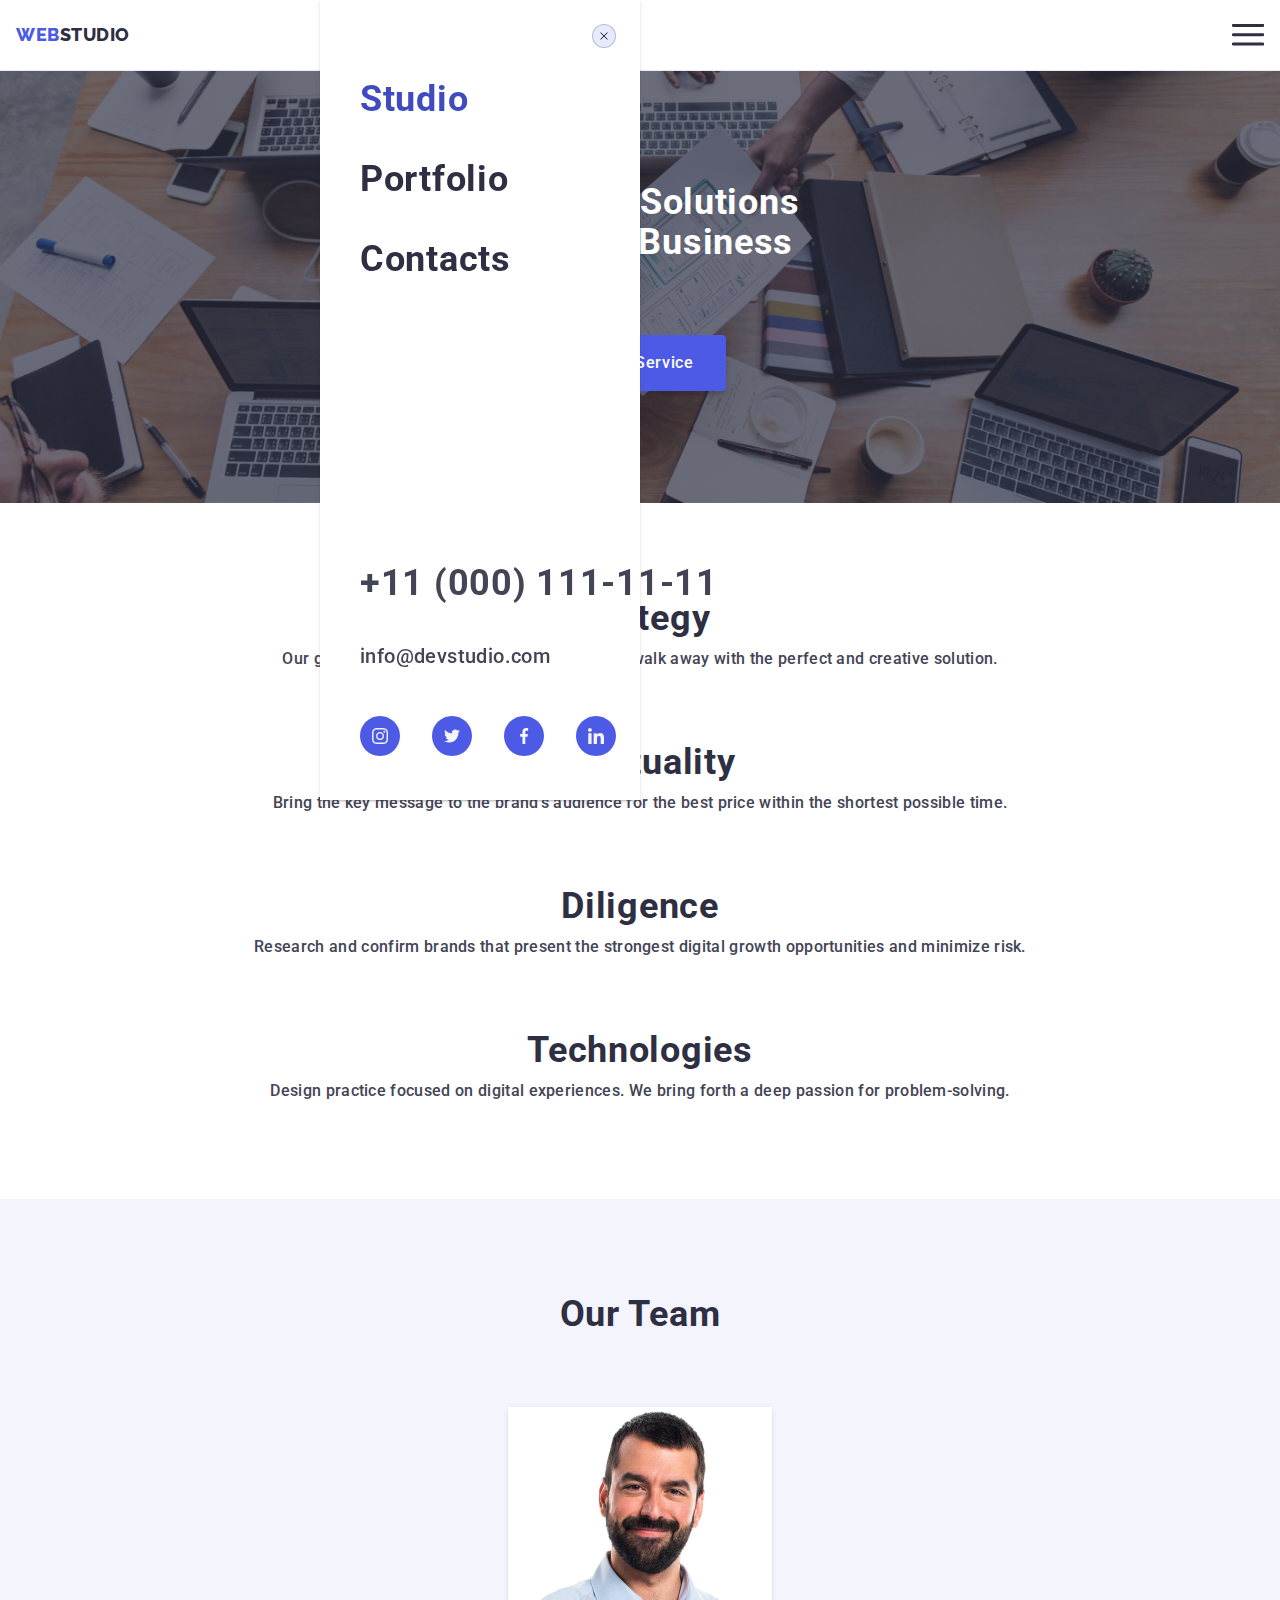
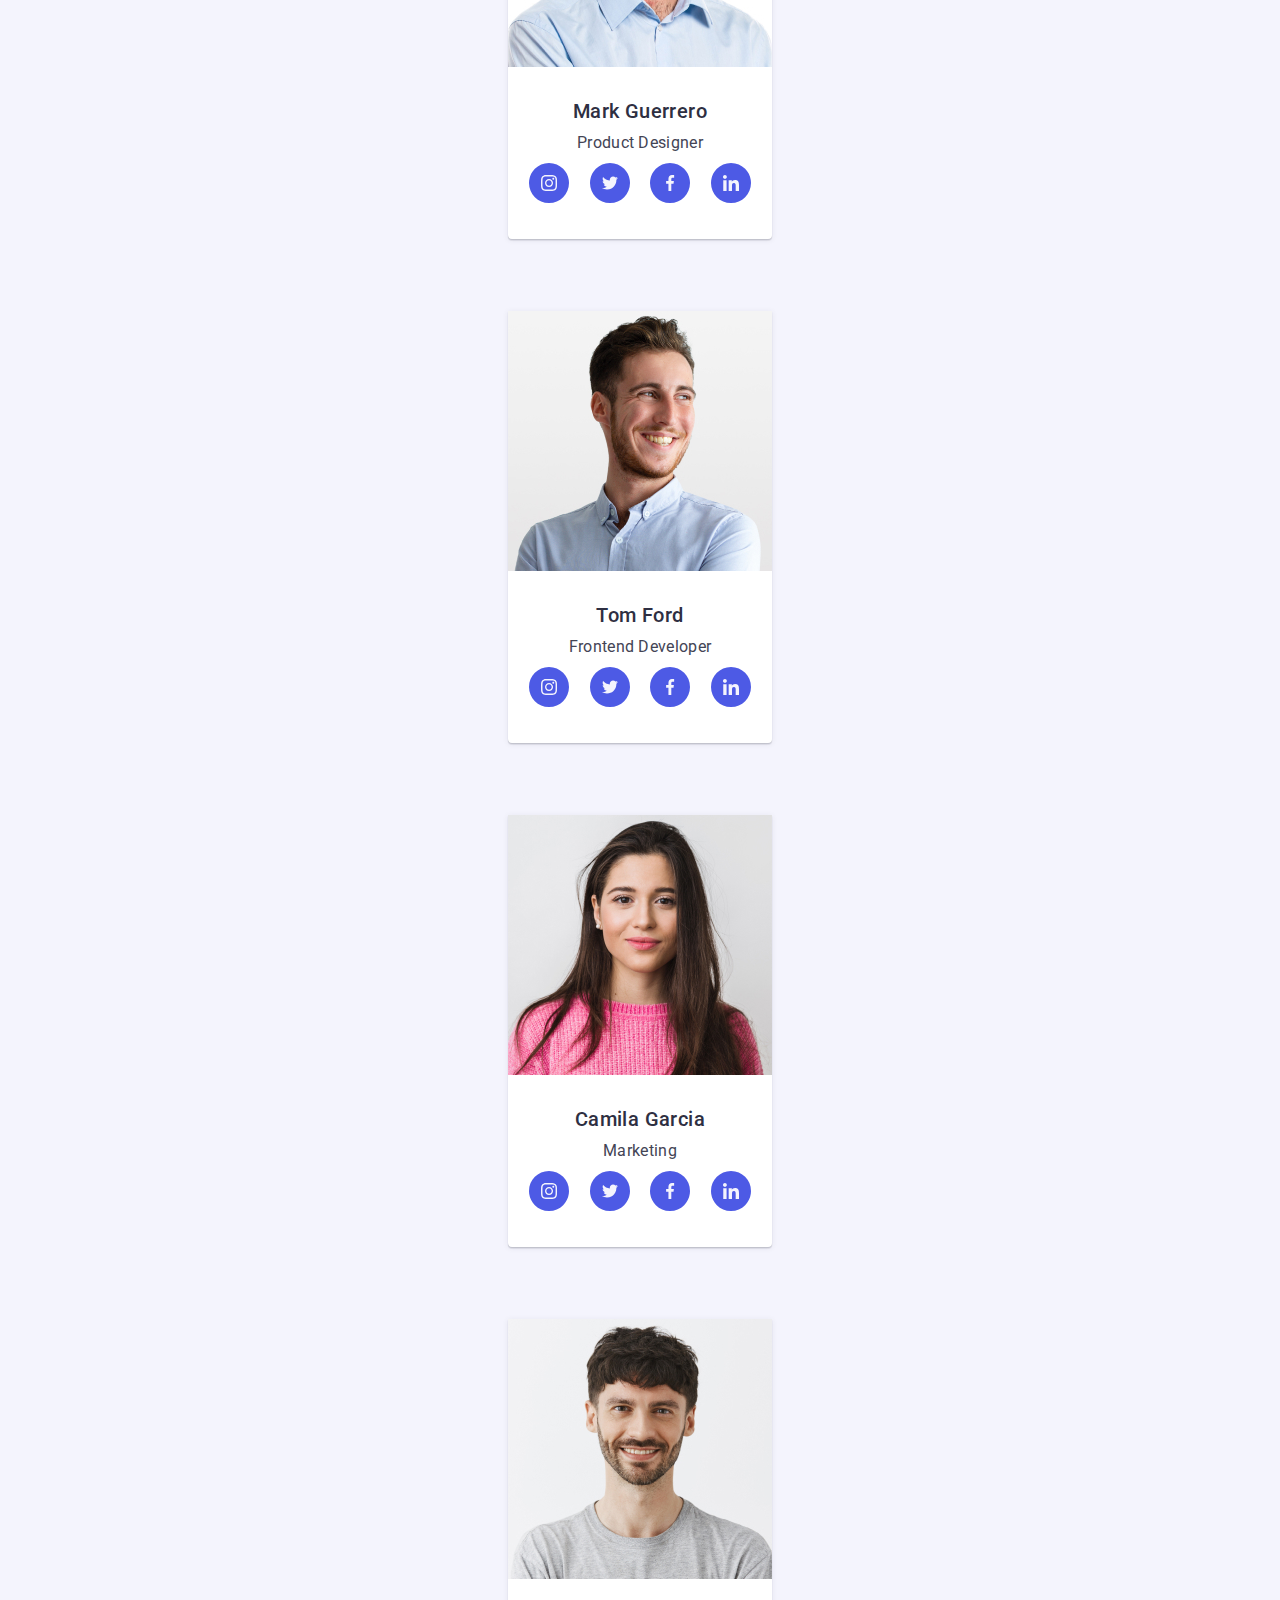
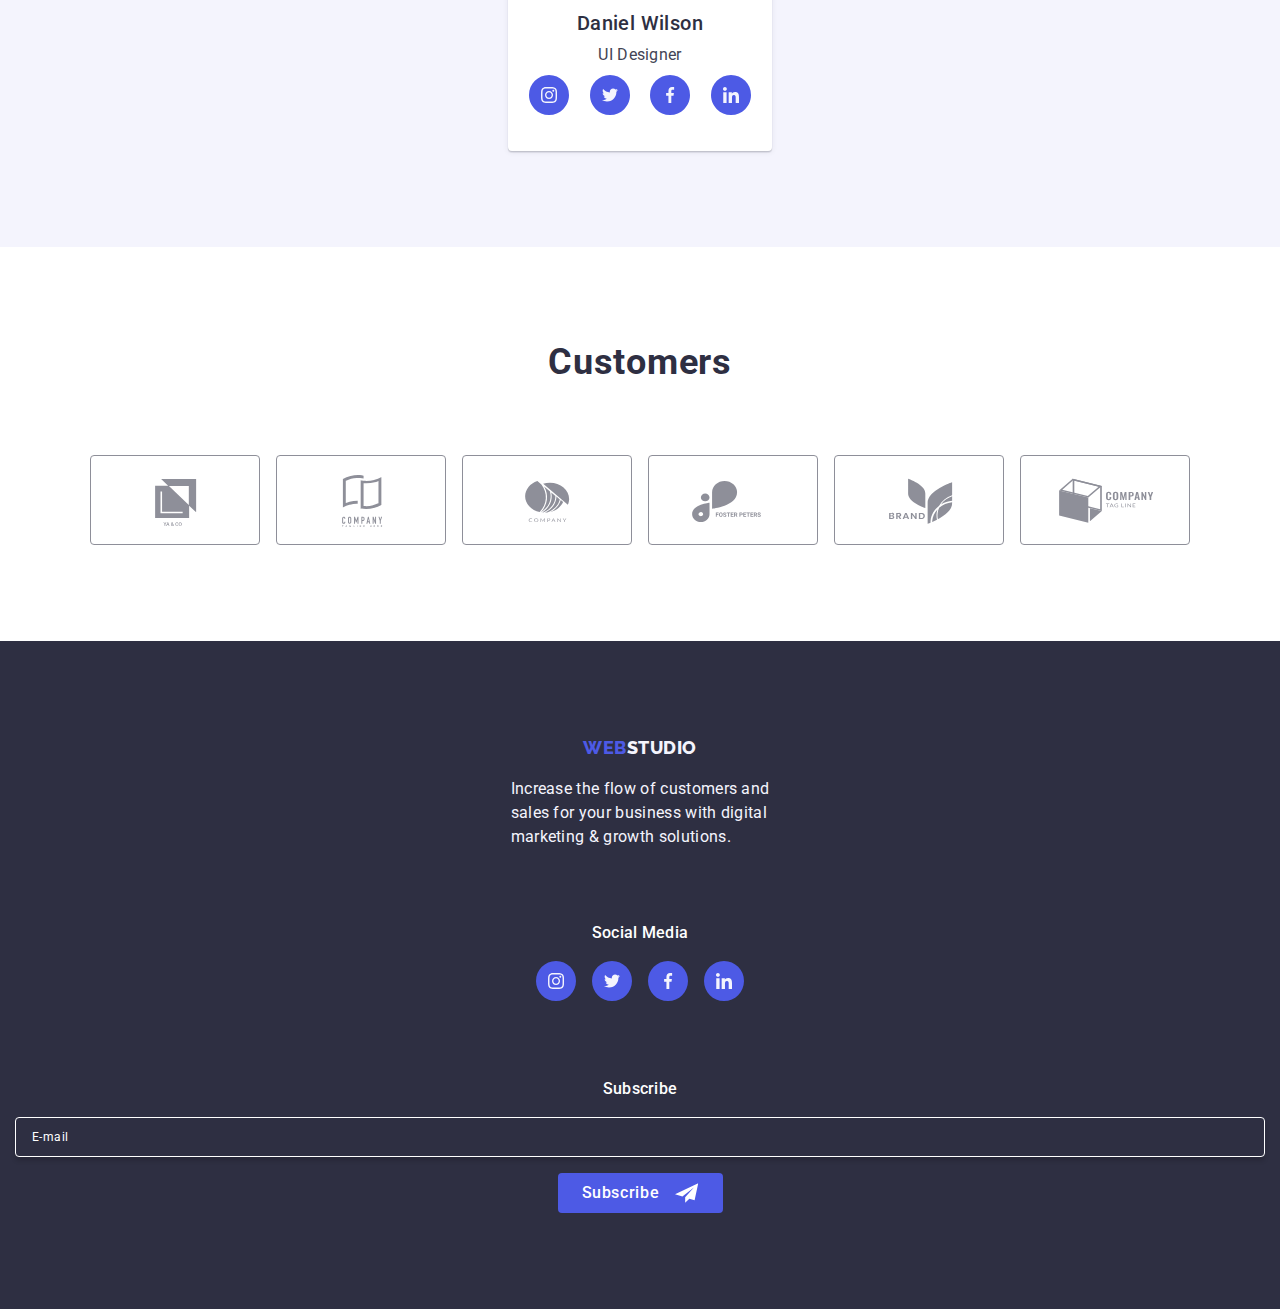
==== index.html @ 7baba0bf "for checking and evaluation" ====
<!doctype html>
<html lang="en">
  <head>
    <meta charset="utf-8">
    <meta name="viewport" content="width=device-width, initial-scale=1.0, maximum-scale=1.0, user-scalable=no">
    <link rel="preconnect" href="https://fonts.googleapis.com">
    <link rel="preconnect" href="https://fonts.gstatic.com" crossorigin>
    <link
      href="https://fonts.googleapis.com/css2?family=Raleway:wght@800&family=Roboto:wght@400;500;700;900&display=swap"
      rel="stylesheet"
    >
    <link
      rel="stylesheet"
      href="node_modules/modern-normalize/modern-normalize.css"
    >
    <link rel="stylesheet" href="css/styles.css">
    <title>Studio</title>
  </head>
  <body>
    <!-- header -->
    <header class="header">
      <!-- top-line -->
      <div class="container container-header">
          <div class="header-logo-wrap">
            <a href="https://perci-aceron.github.io/goit-markup-hw-07/">
              <span class="web">WEB</span><span class="studio">STUDIO</span></a
            >
          </div>
          <button type="button" class="mobile-menu-icon js-open-menu" aria-expanded="false"
          aria-controls="mobile-menu">
          <svg class="icon-menu-mobile">
            <use href="./images/icons.svg#icon-menu"></use>
          </svg>
        </button>
      </div>
      <!-- mobile menu -->
      <div class="menu-container js-menu-container" id="mobile-menu">
        <button type="button" class="menu-toggle js-close-menu">
          <svg class="mobile-close-icon">
            <use href="./images/icons.svg#icon-close"></use>
          </svg>
        </button>
        <ul class="menu mobile-menu">
        <li class="mobile-nav">
          <a href="./index.html" class="mobile-nav-item-link active">Studio</a>
        </li>
        <li class="mobile-nav">
          <a href="./portfolio.html" class="mobile-nav-item-link">Portfolio</a>
        </li>
        <li class="mobile-nav">
          <a href="./index.html" class="mobile-nav-item-link">Contacts</a>
        </li>
        </ul>
        <address class="mobile-address">
        <div class="mobile-address-wrap">
          <a class="mobile-address-phone" href="tel:+110001111111"
            >+11 (000) 111-11-11</a
          >
        </div>
        <div>
          <a class="mobile-address-email" href="mailto:info@devstudio.com"
            >info@devstudio.com</a
          >
        </div>
        </address>
        <ul class="mobile-icon-container">
          <li class="icon-team-item"><a class="icon-team-item-link"><svg class="icon-team">
            <use href="./images/icons.svg#icon-insta"></use>
          </svg></a>
          </li>
          <li class="icon-team-item"><a class="icon-team-item-link"><svg class="icon-team">
            <use href="./images/icons.svg#icon-tweet"></use>
          </svg></a>
          </li>
          <li class="icon-team-item"><a class="icon-team-item-link"><svg class="icon-team">
            <use href="./images/icons.svg#icon-fb"></use>
          </svg></a>
          </li>
          <li class="icon-team-item"><a class="icon-team-item-link"><svg class="icon-team">
            <use href="./images/icons.svg#icon-lkdn"></use>
          </svg></a>
          </li>
        </ul>
      </div>
    </header>
    <!-- main -->
    <main>
      <!-- hero-image -->
      <section class="section section-hero">
        <div class="container container-hero">
          <h1 class="hero-title">Effective Solutions<br> for Your Business</h1>
          <button class="button-order" type="button" data-modal-open>Order Service</button>
        </div>
      </section>
      <!-- section-1 -->
      <section class="section section-advantages">
        <div class="container container-features">
          <h2 class="section-title" hidden>Features</h2>
          <ul class="features-list">
            <li class="section-features-list-item">
              <h3 class="section-feature-list-title">Strategy</h3>
              <p class="section-feature-list-detail">
                Our goal is to identify the business problem to walk away with
                the perfect and creative solution.
              </p>
            </li>
            <li class="section-features-list-item">
              <h3 class="section-feature-list-title">Punctuality</h3>
              <p class="section-feature-list-detail">
                Bring the key message to the brand's audience for the best price
                within the shortest possible time.
              </p>
            </li>
            <li class="section-features-list-item">
              <h3 class="section-feature-list-title">Diligence</h3>
              <p class="section-feature-list-detail">
                Research and confirm brands that present the strongest digital
                growth opportunities and minimize risk.
              </p>
            </li>
            <li class="section-features-list-item">
              <h3 class="section-feature-list-title">Technologies</h3>
              <p class="section-feature-list-detail">
                Design practice focused on digital experiences. We bring forth a
                deep passion for problem-solving.
              </p>
            </li>
          </ul>
        </div>
      </section>
      <!-- section-2 -->
      <section class="section section-services" hidden>
        <div class="container container-services">
          <h2 class="section-title">What Are We Doing</h2>
          <ul class="section-services-list">
            <li class="section-service-list-item">
              <img
                class="section-service-list-img"
                src="./images/studio/monitor.jpg"
                alt="computer monitor"
              >
            </li>
            <li class="section-service-list-item">
              <img
                class="section-gadgets"
                src="./images/studio/phone-ui.jpg"
                alt="phone ui"
              >
            </li>
            <li class="section-service-list-item">
              <img
                class="section-gadgets"
                src="./images/studio/mobile-phone.jpg"
                alt="mobile phone"
              >
            </li>
          </ul>
        </div>
      </section>
      <!-- section-3 -->
      <section class="section section-team">
        <div class="container container-team">
          <h2 class="section-title">Our Team</h2>
          <ul class="section-team-list">
            <li class="section-team-list-item">
              <img
                class="section-team-item-img"
                src="./images/studio/mark-guerrero-product-designer.jpg"
                alt="mark guerrero product designer"
              >
              <div class="section-team-item-details">
                <h3 class="section-team-item-name">Mark Guerrero</h3>
                <p class="section-team-item-role">Product Designer</p>
                <ul class="icon-team-container">
                  <li class="icon-team-item"><a class="icon-team-item-link"><svg class="icon-team">
                    <use href="./images/icons.svg#icon-insta"></use>
                  </svg></a>
                  </li>
                  <li class="icon-team-item"><a class="icon-team-item-link"><svg class="icon-team">
                    <use href="./images/icons.svg#icon-tweet"></use>
                  </svg></a>
                  </li>
                  <li class="icon-team-item"><a class="icon-team-item-link"><svg class="icon-team">
                    <use href="./images/icons.svg#icon-fb"></use>
                  </svg></a>
                  </li>
                  <li class="icon-team-item"><a class="icon-team-item-link"><svg class="icon-team">
                    <use href="./images/icons.svg#icon-lkdn"></use>
                  </svg></a>
                  </li>
                </ul>
              </div>
            </li>
            <li class="section-team-list-item">
              <img
                class="section-team-item-img"
                src="./images/studio/tom-ford-frontend-developer.jpg"
                alt="tom ford frontend developer"
              >
              <div class="section-team-item-details">
                <h3 class="section-team-item-name">Tom Ford</h3>
                <p class="section-team-item-role">Frontend Developer</p>
                <ul class="icon-team-container">
                  <li class="icon-team-item"><a class="icon-team-item-link"><svg class="icon-team">
                    <use href="./images/icons.svg#icon-insta"></use>
                  </svg></a>
                  </li>
                  <li class="icon-team-item"><a class="icon-team-item-link"><svg class="icon-team">
                    <use href="./images/icons.svg#icon-tweet"></use>
                  </svg></a>
                  </li>
                  <li class="icon-team-item"><a class="icon-team-item-link"><svg class="icon-team">
                    <use href="./images/icons.svg#icon-fb"></use>
                  </svg></a>
                  </li>
                  <li class="icon-team-item"><a class="icon-team-item-link"><svg class="icon-team">
                    <use href="./images/icons.svg#icon-lkdn"></use>
                  </svg></a>
                  </li>
                </ul>
              </div>
            </li>
            <li class="section-team-list-item">
              <img
                class="section-team-item-img"
                src="./images/studio/camila-garcia-marketing.jpg"
                alt="camila garcia marketing"
              >
              <div class="section-team-item-details">
                <h3 class="section-team-item-name">Camila Garcia</h3>
                <p class="section-team-item-role">Marketing</p>
                <ul class="icon-team-container">
                  <li class="icon-team-item"><a class="icon-team-item-link"><svg class="icon-team">
                    <use href="./images/icons.svg#icon-insta"></use>
                  </svg></a>
                  </li>
                  <li class="icon-team-item"><a class="icon-team-item-link"><svg class="icon-team">
                    <use href="./images/icons.svg#icon-tweet"></use>
                  </svg></a>
                  </li>
                  <li class="icon-team-item"><a class="icon-team-item-link"><svg class="icon-team">
                    <use href="./images/icons.svg#icon-fb"></use>
                  </svg></a>
                  </li>
                  <li class="icon-team-item"><a class="icon-team-item-link"><svg class="icon-team">
                    <use href="./images/icons.svg#icon-lkdn"></use>
                  </svg></a>
                  </li>
                </ul>
              </div>
            </li>
            <li class="section-team-list-item">
              <img
                class="section-team-item-img"
                src="./images/studio/daniel-wilson-ui-designer.jpg"
                alt="daniel wilson ui designer"
              >
              <div class="section-team-item-details">
                <h3 class="section-team-item-name">Daniel Wilson</h3>
                <p class="section-team-item-role">UI Designer</p>
                <ul class="icon-team-container">
                  <li class="icon-team-item"><a class="icon-team-item-link"><svg class="icon-team">
                    <use href="./images/icons.svg#icon-insta"></use>
                  </svg></a>
                  </li>
                  <li class="icon-team-item"><a class="icon-team-item-link"><svg class="icon-team">
                    <use href="./images/icons.svg#icon-tweet"></use>
                  </svg></a>
                  </li>
                  <li class="icon-team-item"><a class="icon-team-item-link"><svg class="icon-team">
                    <use href="./images/icons.svg#icon-fb"></use>
                  </svg></a>
                  </li>
                  <li class="icon-team-item"><a class="icon-team-item-link"><svg class="icon-team">
                    <use href="./images/icons.svg#icon-lkdn"></use>
                  </svg></a>
                  </li>
                </ul>
              </div>
            </li>
          </ul>
        </div>
      </section>
      <!-- section 4 -->
      <section class="section section-clients">
        <div class="container container-clients">
          <h2 class="section-title">Customers</h2>
          <ul class="icon-clients-container">
            <li class="icon-clients-item">
              <a class="icon-clients-item-link"><svg class="icon-clients">
                <use href="./images/icons.svg#clients-one"></use>
              </svg></a>
            </li>
            <li class="icon-clients-item">
              <a class="icon-clients-item-link"><svg class="icon-clients">
                <use href="./images/icons.svg#clients-two"></use>
              </svg></a>
            </li>
            <li class="icon-clients-item">
              <a class="icon-clients-item-link"><svg class="icon-clients">
                <use href="./images/icons.svg#clients-three"></use>
              </svg></a>
            </li>
            <li class="icon-clients-item">
              <a class="icon-clients-item-link"><svg class="icon-clients">
                <use href="./images/icons.svg#clients-four"></use>
              </svg></a>
            </li>
            <li class="icon-clients-item">
              <a class="icon-clients-item-link"><svg class="icon-clients">
                <use href="./images/icons.svg#clients-five"></use>
              </svg></a>
            </li>
            <li class="icon-clients-item">
              <a class="icon-clients-item-link"><svg class="icon-clients">
                <use href="./images/icons.svg#clients-six"></use>
              </svg></a>
            </li>
          </ul>
        </div>
      </section>
    </main>
    <!-- footer -->
    <footer class="footer">
        <div class="container container-footer">
          <div class="footer-logo-container">
            <div class="footer-logo-wrap">
              <a href="https://perci-aceron.github.io/goit-markup-hw-07/">
                <span class="web">WEB</span
                ><span class="white-studio">STUDIO</span></a
              >
            </div>
            <p class="footer-text">
              Increase the flow of customers and<br>
              sales for your business with digital<br>
              marketing & growth solutions.
            </p>
          </div>
          <div class="footer-social-media">
            <p class="social-media-text">Social Media</p>
            <ul class="icon-footer-container">
              <li class="icon-footer-item"><a class="icon-footer-item-link"><svg class="icon-footer">
                <use href="./images/icons.svg#icon-insta"></use>
              </svg></a>
              </li>
              <li class="icon-footer-item"><a class="icon-footer-item-link"><svg class="icon-footer">
                <use href="./images/icons.svg#icon-tweet"></use>
              </svg></a>
              </li>
              <li class="icon-footer-item"><a class="icon-footer-item-link"><svg class="icon-footer">
                <use href="./images/icons.svg#icon-fb"></use>
              </svg></a>
              </li>
              <li class="icon-footer-item"><a class="icon-footer-item-link"><svg class="icon-footer">
                <use href="./images/icons.svg#icon-lkdn"></use>
              </svg></a>
              </li>
            </ul>
          </div>
          <!-- subscribe button -->
          <div class="footer-subscribe">
            <p class="subscribe-text">Subscribe</p>
            <form class="subscription-form">
              <label class="footer-form-field">
                <input class="footer-form-input" type="email" name="user-email" placeholder="E-mail" required>
              </label>
              <button class="button button-subscribe" type="submit">Subscribe<svg class="subscribe-icon">
                <use href="./images/icons.svg#icon-subscribe"></use>
              </svg></button>
          </form>
          </div>
        </div>
    </footer>
    <!-- modal -->
    <div class="backdrop is-hidden" data-modal>
      <div class="modal">
        <button type="button" class="modal-close" data-modal-close>
          <svg class="modal-close-icon">
            <use href="./images/icons.svg#icon-close"></use>
          </svg>
        </button>
        <p class="modal-title">Leave your contacts and we will call you back</p>
        <form name="modal-form">
          <div class="modal-form-container">
          <!-- name -->
          <label class="form-field">
            <span class="form-label">Name</span>
            <div class="form-container">
            <input class="form-input" type="text" name="user-name" required>
            <svg class="form-icon">
              <use href="./images/icons.svg#icon-name"></use>
            </svg>
            </div>
          </label>
          <!-- phone -->
          <label class="form-field">
            <span class="form-label">Phone</span>
            <div class="form-container">
            <input class="form-input" type="tel" name="user-phone" required>
            <svg class="form-icon">
              <use href="./images/icons.svg#icon-phone"></use>
            </svg>
            </div> 
          </label>
          <!-- email -->
          <label class="form-field">
            <span class="form-label">Email</span>
            <div class="form-container">
            <input class="form-input" type="email" name="user-email" required>
            <svg class="form-icon">
              <use href="./images/icons.svg#icon-email"></use>
            </svg>
            </div>
          </label>
          <!--  comment -->
          <label class="form-field">
            <span class="form-label">Comment</span>
            <textarea
              class="form-textarea" name="user-feedback" placeholder="Text input">
            </textarea>
          </label>
        </div>
          <!-- terms and policy -->
          <label class="form-agreement">
            <input class="form-checkbox" type="checkbox" name="user-terms" />
            <svg class="modal-checkbox-icon">
              <use href="./images/icons.svg#icon-checkbox"></use>
            </svg>
            <span
              >I accept the terms and conditions of the
              <a class="form-terms">Privacy Policy</a></span
            >
          </label>
          <!-- form button -->
          <button class="button button-send" type="submit">Send</button>
        </form>
      </div>
    </div>
    <script src="./js/modal.js"></script>
    <script src="./js/mobile-menu.js" defer></script>
  </body>
</html>
---- css/styles.css ----
:root {
  --iris: #4d5ae5;
  --ocean: #404bbf;
  --navyblue: #2e2f42;
  --green: #31d0aa;
  --slate: #434455;
  --light-slate: #8e8f99;
  --cornflower: #e7e9fc;
  --cloud: #f4f4fd;
  --navy-blue-modal: #2e2f4266;
  --grey: #2e2f42b2;
  --white: #fff;
  --dairy: #fcfcfc;
}
*,
*::before,
*::after {
  box-sizing: border-box;
  padding: 0;
  margin: 0;
}
body {
  box-sizing: inherit;
  font-family: 'Roboto', sans-serif;
  background: var(--white);
  margin: 0 auto;
  overflow-x: hidden;
}
a {
  text-decoration: none;
  font-style: normal;
}
li {
  list-style: none;
}
button, input, textarea {
  font-family: inherit;
}
img {
  display: block;
  width: 100%;
  height: auto;
  max-width: 100%;
  max-inline-size: 100%;
  max-block-size: 100%;
}
.section {
  padding: 96px 0;
}
.container {
  margin: 0 auto;
}
.section-title {
  text-align: center;
  font-size: 36px;
  line-height: 111.111%;
  letter-spacing: 0.72px;
  text-transform: capitalize;
  color: var(--navyblue);
}
/* logo */
header {
  padding: 24px 0;
  border-bottom: 1px solid var(--cornflower);
}
.container-header {
  display: flex;
  justify-content: space-between;
  align-items: center;
  padding: 0 16px;
}
.header-logo-wrap {
  display: flex;
  align-items: center;
  font-family: 'Raleway', sans-serif;
  font-size: 18px;
  font-weight: 800;
  line-height: 116.667%;
  letter-spacing: 0.54px;
  text-transform: uppercase;
}
.web {
  font-size: 18px;
  font-weight: 800;
  line-height: 116.667%;
  letter-spacing: 0.54px;
  text-transform: uppercase;
  color: var(--iris);
}
.web:active {
  color: var(--ocean);
}
.studio {
  font-family: 'Raleway', sans-serif;
  font-size: 18px;
  font-weight: 800;
  line-height: 116.667%;
  letter-spacing: 0.54px;
  text-transform: uppercase;
  color: var(--navyblue);
}
.white-studio {
  color: var(--cloud);
}
/* top line */
.mobile-menu-icon {
  display: block;
  border: none;
  width: 32px;
  height: 22px;
  color: var(--navyblue);
  background-color: var(--white);
  cursor: pointer;
}
.icon-menu-mobile {
  width: 32px;
  height: 22px;
  stroke: currentColor;
}
.address {
  display: flex;
  justify-content: space-between;
  gap: 40px;
}
.address-link {
  font-style: normal;
  font-size: 16px;
  line-height: 150%;
  letter-spacing: 0.32px;
  color: var(--slate);
  transition: color 250ms cubic-bezier(0.4, 0, 0.2, 1);
}
.address :hover,
.address :focus {
  color: var(--iris);
}
.address :active {
  color: var(--ocean);
}
.mobile-menu-icon {
  display: block;
}
.menu-container {
  z-index: 1;
  position: fixed;
  display: flex;
  flex-direction: column;
  top: 0;
  left: 0;
  width: 320px;
  padding: 24px 24px 40px 40px;
  background: var(--white);
    box-shadow: 0px 1px 6px 0px rgba(46, 47, 66, 0.08), 0px 1px 1px 0px rgba(46, 47, 66, 0.16), 0px 2px 1px 0px rgba(46, 47, 66, 0.08);
  transform: translateX(100%);
  transition: transform 250ms cubic-bezier(0.4, 0, 0.2, 1);
}
.menu-container.is-open {
  transform: translateX(0);
}
.mobile-menu {
  display: flex;
  flex-direction: column;
  gap: 40px;
  padding: 32px 0 284px;
}
.mobile-nav-item-link {
  font-size: 36px;
  font-weight: 700;
  line-height: 111.111%;
  letter-spacing: 0.72px;
  color: var(--navyblue);
  cursor: pointer;
  transition: color 250ms cubic-bezier(0.4, 0, 0.2, 1);
}
.mobile-nav-item-link.active {
  color: var(--ocean);
}
.mobile-nav-item-link:hover,
.mobile-nav-item-link:focus {
  color: var(--iris);
}
.mobile-nav-item-link:active{
  color: var(--ocean);
}
.mobile-address {
  display: flex;
  flex-direction: column;
  justify-content: center;
  gap: 40px;
  padding-bottom: 48px;
}
.mobile-address-phone{
  font-size: 36px;
  font-weight: 700;
  line-height: 111.111%;
  letter-spacing: 0.72px;
  color: var(--slate);
  text-wrap: nowrap;
  cursor: pointer;
  transition: color 250ms cubic-bezier(0.4, 0, 0.2, 1);
}
.mobile-address-phone:hover,
.mobile-address-phone:focus {
  color: var(--iris);
}
.mobile-address-phone:active{
  color: var(--ocean);
}
.mobile-address-email {
  font-size: 20px;
  font-weight: 500;
  line-height: 120%;
  letter-spacing: 0.4px;
  color: var(--slate);
  cursor: pointer;
  transition: color 250ms cubic-bezier(0.4, 0, 0.2, 1);
}
.mobile-address-email:hover,
.mobile-address-email:focus {
  color: var(--iris);
}
.mobile-address-email:active{
  color: var(--ocean);
}
.mobile-icon-container {
  display: flex;
  justify-content: space-between;
  /* gap: 56px; */
  cursor: pointer;
  transition: color 250ms cubic-bezier(0.4, 0, 0.2, 1);
}
.menu-toggle:hover,
.menu-toggle:focus {
  background-color: var(--ocean);
  border-color: var(--ocean);
  color: var(--cloud);
}
/* hero image */
.section-hero {
  padding: 112px 0;
  background: linear-gradient(rgb(46, 47, 66, 0.7), rgb(46, 47, 66, 0.7)),
    url("../images/people-office.jpg");
  background-position: center center;
  background-size: cover;
  background-repeat: no-repeat;
}
.container-hero {
  display: flex;
  flex-direction: column;
  align-items: center;
  gap: 72px;
}
.hero-title {
  text-align: center;
  font-size: 36px;
  line-height: 111.111%;
  letter-spacing: 0.72px;
  color: var(--white);
  text-transform: capitalize;
}
.button-order {
  display: flex;
  align-items: center;
  justify-content: center;
  padding: 16px 32px;
  text-align: center;
  font-size: 16px;
  font-weight: 500;
  line-height: 150%;
  letter-spacing: 0.64px;
  color: var(--white);
  white-space: nowrap;
  border-radius: 4px;
  background: var(--iris);
  box-shadow: 0px 4px 4px 0px rgba(0, 0, 0, 0.15);
  border: unset;
  cursor: pointer;
  transition: color 250ms cubic-bezier(0.4, 0, 0.2, 1);
}
.button-order:hover,
.button-order:focus {
  background-color: var(--ocean);
}
.button-order:active {
  background-color: var(--ocean);
}
/* index section 1 features */
.features-list {
  display: flex;
  flex-direction: column;
  gap: 72px;
}
.section-features-list-item {
  display: flex;
  flex-direction: column;
  align-items: center;
  gap: 8px;
}
.section-feature-list-title {
  font-size: 36px;
  font-weight: 700;
  line-height: 111.111%;
  letter-spacing: 0.72px;
  color: var(--navyblue);
}
.section-feature-list-detail {
  font-weight: 500;
  line-height: 150%;
  letter-spacing: 0.32px;
  color: var(--slate);
}
.icon-features {
  width: 264px;
  height: 112px;
}
/* index section 3 team */
.section-team {
  padding: 96px 0;
}
.container-team {
  display: flex;
  flex-direction: column;
  align-items: center;
  gap: 72px;
}
.section-team {
  background: var(--cloud);
}
.section-team-list {
  display: flex;
  flex-direction: column;
  justify-content: center;
  row-gap: 72px;
}
.section-team-list-item {
  border-radius: 0px 0px 4px 4px;
  background: var(--white);
  box-shadow: 0px 2px 1px 0px rgba(46, 47, 66, 0.08),
    0px 1px 1px 0px rgba(46, 47, 66, 0.16),
    0px 1px 6px 0px rgba(46, 47, 66, 0.08);
}
.section-team-item-img {
  width: 264px;
  height: 260px;
}
.section-team-item-details {
  display: flex;
  flex-direction: column;
  text-align: center;
  gap: 8px;
  padding: 32px 0;
}
.section-team-item-name {
  font-size: 20px;
  font-weight: 500;
  line-height: 120%;
  letter-spacing: 0.4px;
  color: var(--navyblue);
}
.section-team-item-role {
  line-height: 150%;
  letter-spacing: 0.32px;
  color: var(--slate);
}
.icon-team-container {
  display: flex;
  justify-content: space-evenly;
  row-gap: 24px;
}
.icon-team-item-link {
  color: var(--iris);
}
.icon-team {
  width: 40px;
  height: 40px;
  fill: currentColor;
  transition: color 250ms cubic-bezier(0.4, 0, 0.2, 1);
}
.icon-team-item-link:hover,
.icon-team-item-link:focus {
  cursor: pointer;
  color: var(--ocean);
}
.icon-team-item-link:active {
  color: var(--ocean);
}
/* index section 4 clients */
.section-advantages {
  padding: 96px 16px;
}
.container-clients {
  display: flex;
  flex-direction: column;
  align-items: center;
  gap: 72px;
}
.icon-clients-container {
  display: flex;
  flex-direction: row;
  justify-content: center;
  flex-wrap: wrap;
  column-gap: 16px;
  row-gap: 72px;
}
.icon-clients-item {
  border-radius: 4px;
  border: 1px solid var(--light-slate);
}
.icon-clients-item-link {
  color: var(--light-slate);
}
.icon-clients {
  display: block;
  width: 168px;
  height: 88px;
  fill: currentColor;
  transition: color 250ms cubic-bezier(0.4, 0, 0.2, 1);
}
.icon-clients-item:hover,
.icon-clients-item:focus  {
  border-color: var(--ocean);
}
.icon-clients-item:active {
  border-color: var(--ocean);
}
.icon-clients-item-link:hover,
.icon-clients-item-link:focus{
  cursor: pointer;
  color: var(--ocean);
}
.icon-clients-item-link:active {
  color: var(--ocean);
}
/* footer logo*/
.footer {
  background: var(--navyblue);
  padding: 96px 0;
}
.container-footer {
  display: flex;
  flex-direction: column;
}
.footer-logo-container {
  display: flex;
  flex-direction: column;
  align-items: center;
  gap: 17.5px;
  padding-top: 1.5px;
}
.footer-logo-wrap {
  font-family: 'Raleway', sans-serif;
  font-size: 18px;
  font-weight: 800;
  line-height: 116.667%;
  letter-spacing: 0.54px;
  text-transform: uppercase;
}
.footer-text {
  font-size: 16px;
  font-weight: 400;
  line-height: 150%;
  letter-spacing: 0.32px;
  color: var(--cloud);
}
/* footer social media */
.footer-social-media {
  display: flex;
  flex-direction: column;
  align-items: center;
  gap: 16px;
  padding: 72px 0;
}
.social-media-text {
  color: var(--white);
  font-size: 16px;
  font-weight: 500;
  line-height: 150%;
  letter-spacing: 0.32px;
}
.icon-footer-container {
  display: flex;
  gap: 16px;
}
.icon-footer-item-link {
  color: var(--iris);
}
.icon-footer {
  width: 40px;
  height: 40px;
  fill: currentColor;
  transition: color 250ms cubic-bezier(0.4, 0, 0.2, 1);
}
.icon-footer-item-link:hover,
.icon-footer-item-link:focus {
  cursor: pointer;
  color: var(--green);
}
.icon-footer-item-link:active {
  color: var(--green);
}
/* footer subscribe */
.footer-subscribe {
  display: flex;
  flex-direction: column;
  align-items: center;
  gap: 16px;
  padding: 0 15px;
}
.subscribe-text {
  font-weight: 500;
  line-height: 150%;
  letter-spacing: 0.32px;
  color: var(--white);
}
.subscription-form {
  display: flex;
  flex-direction: column;
  gap: 16px;
  width: 100%;
}
.footer-form-input {
  width: 100%;
  height: 40px;
  padding-left: 16px;
  color: var(--white);
  border-radius: 4px;
  border: 1px solid var(--white);
  background-color: var(--navyblue);
  box-shadow: 0px 4px 4px 0px rgba(0, 0, 0, 0.15);
  cursor: pointer;
  transition: border-color 250ms cubic-bezier(0.4, 0, 0.2, 1);
}
.footer-form-input::placeholder {
  display: block;
  top: auto;
  left: 16px;
  font-size: 12px;
  line-height: 200%;
  letter-spacing: 0.48px;
  color: var(--white);
}
.footer-form-input:hover,
.footer-form-input:focus {
  outline: none;
  border-color: var(--iris);
}
.button-subscribe {
  display: flex;
  align-items: center;
  justify-content: center;
  padding: 8px 24px;
  gap: 16px;
  margin: 0 auto;
  width: 165px;
  font-size: 16px;
  font-weight: 500;
  text-align: center; 
  line-height: 150%;
  letter-spacing: 0.64px;
  color: var(--white);
  border: unset;
  border-radius: 4px;
  background: var(--iris);
  cursor: pointer;
}
.subscribe-icon {
  width: 24px;
  height: 24px;
  transition: color 250ms cubic-bezier(0.4, 0, 0.2, 1);
}
.button-subscribe:hover,
.button-subscribe:focus {
  background-color: var(--ocean);
}
.button-subscribe:active {
  background-color: var(--ocean);
}
/* portfolio section 1  */
.section-button-filter {
  padding: 0;
}
.container-button-filter {
  display: flex;
  flex-wrap: wrap;
  justify-content: flex-start;
  row-gap: 16px;
  column-gap: 24px;
  padding: 48px;
}
.section-button-filters {
  font-size: 16px;
  font-weight: 500;
  line-height: 150%;
  letter-spacing: 0.64px;
  padding: 12px 24px;
  border-radius: 4px;
  border: 1px solid var(--cornflower);
  background: var(--cloud);
  color: var(--iris);
  transition: all 250ms cubic-bezier(0.4, 0, 0.2, 1);
}
.section-button-filters:hover,
.section-button-filters:focus {
  cursor: pointer;
  color: var(--white);
  border-radius: 4px;
  border: 1px solid var(--ocean);
  background: var(--ocean);
  box-shadow: 0px 2px 2px 0px rgba(0, 0, 0, 0.12),
  0px 2px 1px 0px rgba(0, 0, 0, 0.08), 0px 3px 1px 0px rgba(0, 0, 0, 0.1);
}
.section-button-filters:active {
  color: var(--white);
  border-radius: 4px;
  border: 1px solid var(--ocean);
  background: var(--ocean);
  box-shadow: 0px 2px 2px 0px rgba(0, 0, 0, 0.12),
    0px 2px 1px 0px rgba(0, 0, 0, 0.08), 0px 3px 1px 0px rgba(0, 0, 0, 0.1);
}
/* portfolio section 2 */
.section-projects {
  padding: 0 0 48px;
}
.section-projects-list {
  display: flex;
  justify-content: center;
  flex-wrap: wrap;
  row-gap: 48px;
  column-gap: 24px;
}
.section-project-image {
  width: 360px;
  height: 300px;
}
.section-project-text {
  display: flex;
  flex-direction: column;
  gap: 8px;
  padding: 32px 16px;
}
.section-card-header {
  font-size: 20px;
  font-weight: 500;
  line-height: 120%;
  letter-spacing: 0.4px;
  color: var(--navyblue);
}
.section-card-text {
  line-height: 150%;
  letter-spacing: 0.32px;
}
.section-project-card {
  position: relative;
  background: var(--white);
  border-bottom: 1px solid var(--cornflower);
  transition: box-shadow 250ms cubic-bezier(0.4, 0, 0.2, 1);
}
.section-project-card:hover,
.section-project-card:focus {
  cursor: pointer;
  background: var(--white);
  box-shadow: 0px 2px 1px 0px rgba(46, 47, 66, 0.08),
    0px 1px 1px 0px rgba(46, 47, 66, 0.16),
    0px 1px 6px 0px rgba(46, 47, 66, 0.08);
}
.section-project-card:active {
  background: var(--white);
  box-shadow: 0px 2px 1px 0px rgba(46, 47, 66, 0.08),
    0px 1px 1px 0px rgba(46, 47, 66, 0.16),
    0px 1px 6px 0px rgba(46, 47, 66, 0.08);
}
.project-card-box {
  position: relative;
  margin: 0 auto;
  overflow: hidden;
}
.project-card-overlay p {
  margin: 0;
  color: var(--cloud);
  line-height: 150%;
  letter-spacing: 0.32px;
  padding: 40px 32px 164px 32px;
}
.project-card-overlay {
  position: absolute;
  top: 0;
  width: 100%;
  height: 100%;
  background-color: var(--iris);
  transform: translatey(100%);
  transition: transform 250ms cubic-bezier(0.4, 0, 0.2, 1);
}
.project-card-box:hover .project-card-overlay {
  transform: translatey(0);
}
/* modal window*/
.backdrop {
  position: fixed;
  top: 0;
  left: 0;
  width: 100%;
  height: 100%;
  background-color: rgb(46, 47, 66, 0.4);
  opacity: 1;
  transition: opacity 250ms cubic-bezier(0.4, 0, 0.2, 1);
}
.modal {
  position: absolute;
  display: flex;
  flex-direction: column;
  justify-content: center;
  padding: 24px;
  top: calc(50% - 90px);
  left: 50%;
  width: 408px;
  background-color: var(--dairy);
  border-radius: 4px;
  box-shadow: 0px 2px 1px 0px rgba(0, 0, 0, 0.20), 
  0px 1px 3px 0px rgba(0, 0, 0, 0.12), 0px 1px 1px 0px rgba(0, 0, 0, 0.14);
  transform: translate(-50%, -50%) scale(1);
  transition: transform 250ms cubic-bezier(0.4, 0, 0.2, 1);
}
.modal-close, .menu-toggle{
  display: block;
  width: 24px;
  height: 24px;
  margin-left: auto;
  padding-top: 1px;
  padding-left: 1px;
  color: var(--navyblue);
  background-color: var(--cornflower);
  cursor: pointer;
  border-radius: 50%;
  border: 1px solid rgb(142, 143, 153, .5);
  transition: background-color 250ms cubic-bezier(0.4, 0, 0.2, 1),
    border-color 250ms cubic-bezier(0.4, 0, 0.2, 1),
    color 250ms cubic-bezier(0.4, 0, 0.2, 1),
    stroke 250ms cubic-bezier(0.4, 0, 0.2, 1);
}
.modal-close-icon, .mobile-close-icon {
  width: 9px;
  height: 9px;
  stroke: currentColor;
}
.modal-close:hover,
.modal-close:focus {
  background-color: var(--ocean);
  border-color: var(--ocean);
  color: var(--cloud);
}
.backdrop.is-hidden .modal {
  transform: translate(-50%, -50%) scale(0);
}
.is-hidden {
  visibility: none;
  opacity: 0;
  pointer-events: none;
}
.modal-title {
  padding: 24px 0 16px;
  text-align: center;
  font-size: 16px;
  font-weight: 500;
  line-height: 150%;
  letter-spacing: 0.32px;
  color: var(--navyblue);
}
.modal-form-container {
  display: flex;
  flex-direction: column;
  gap: 8px;
}
.form-label {
  display: block;
  padding-bottom: 4px;
  font-size: 12px;
  line-height: 116.667%;
  letter-spacing: 0.48px;
  color: var(--light-slate);
}
.form-container {
  position: relative;
  color: var(--navyblue);
}
.form-input{
  width: 100%;
  height: 40px;
  padding: 11px 0 11px 38px;
  border-radius: 4px;
  border: 1px solid var(--navy-blue-modal);
  cursor: pointer;
  transition: border-color 250ms cubic-bezier(0.4, 0, 0.2, 1);
}
.form-icon {
  position: absolute;
  top: 50%;
  left: 16px;
  width: 18px;
  height: 24px;
  cursor: pointer;
  fill: currentColor;
  transform: translateY(-50%);
  transition: fill 250ms cubic-bezier(0.4, 0, 0.2, 1);
}
.form-textarea {
  display: block;
  width: 100%;
  height: 120px;
  padding: 11px;
  border-radius: 4px;
  border: 1px solid var(--navy-blue-modal);
  cursor: pointer;
  transition: border-color 250ms cubic-bezier(0.4, 0, 0.2, 1);
  resize: none;
}
.form-textarea::placeholder {
  top: 8px;
  left: 12px;
  font-family: 'Roboto', sans-serif;
  font-size: 12px;
  line-height: 116.667%;
  letter-spacing: 0.48px;
  color: var(--navy-blue-modal);
}
.form-agreement {
  display: flex;
  align-items: center;
  justify-content: flex-start;
  padding: 16px 0 24px;
  font-size: 12px;
  line-height: 116.667%;
  letter-spacing: 0.48px;
  gap: 8px;
  color: var(--light-slate);
}
.form-terms {
  font-size: 12px;
  line-height: 16px;
  letter-spacing: 0.48px;
  text-decoration-line: underline;
  color: var(--iris);
  cursor: pointer;
  transition: color 250ms cubic-bezier(0.4, 0, 0.2, 1);
}
.form-terms:hover,
.form-terms:focus {
  color: var(--ocean);
}
.button-send {
  display: block;
  margin: 0 auto;
  padding: 16px 32px;
  min-width: 169px;
  font-size: 16px;
  font-weight: 500;
  text-align: center;
  line-height: 150%;
  letter-spacing: 0.64px;
  white-space: nowrap;
  color: var(--white);
  border: unset;
  border-radius: 4px;
  background: var(--iris);
  box-shadow: 0px 4px 4px 0px rgba(0, 0, 0, 0.15);
  cursor: pointer;
  transition: color 250ms cubic-bezier(0.4, 0, 0.2, 1);
}
.form-input:hover,
.form-input:focus,
.form-textarea:hover,
.form-textarea:focus {
  outline: none;
  border-color: var(--iris);
}
.form-input:hover + .form-icon,
.form-input:focus + .form-icon {
  fill: var(--iris);
}
.form-checkbox {
  display: none;
}
.modal-checkbox-icon {
  width: 16px;
  height: 16px;
  fill: none;
  border-radius: 2px;
  cursor: pointer;
  border: 1px solid var(--navy-blue-modal);
  transition: border-color 250ms cubic-bezier(0.4, 0, 0.2, 1),
    background-color 250ms cubic-bezier(0.4, 0, 0.2, 1),
    fill 250ms cubic-bezier(0.4, 0, 0.2, 1);
}
.form-checkbox:checked + .modal-checkbox-icon {
  background-color: var(--ocean);
  border-color: var(--ocean);
}
.button-send:hover,
.button-send:focus {
  background-color: var(--ocean);
}
.button-send:active {
  background-color: var(--ocean);
}
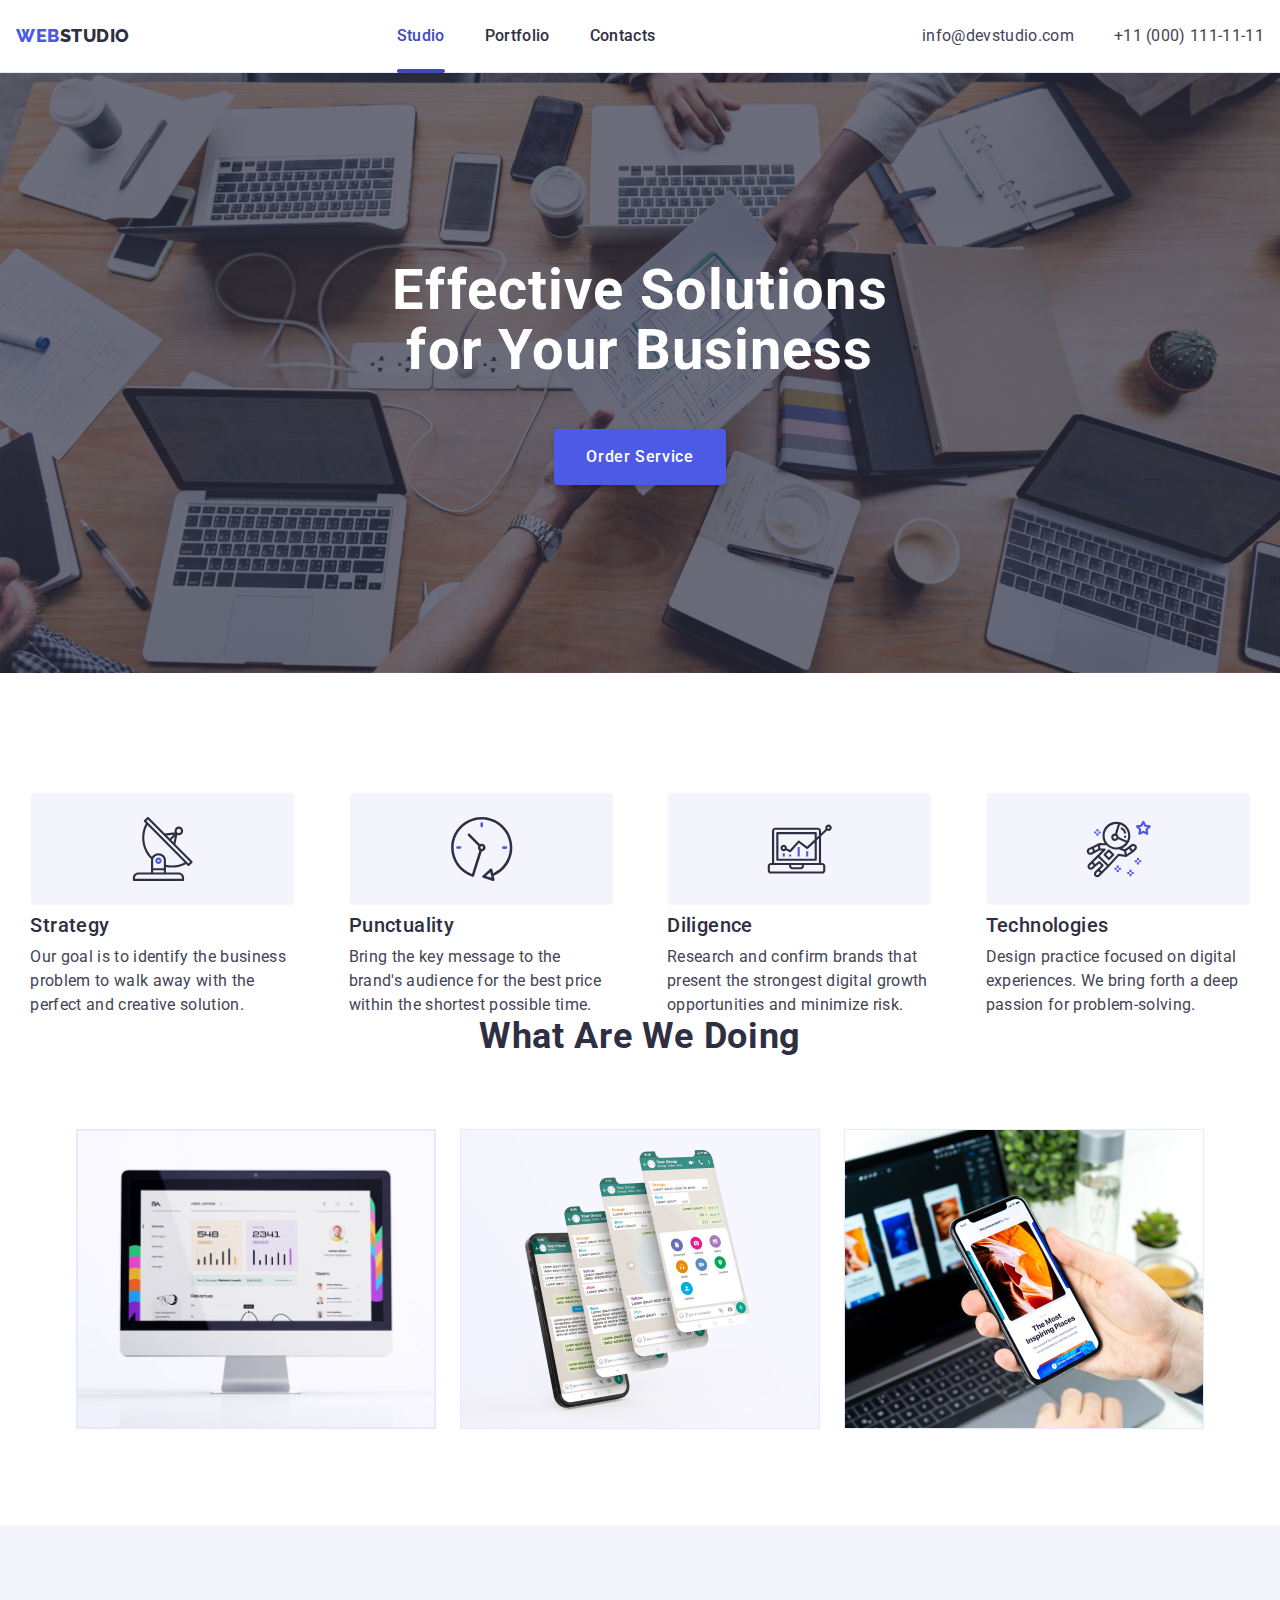
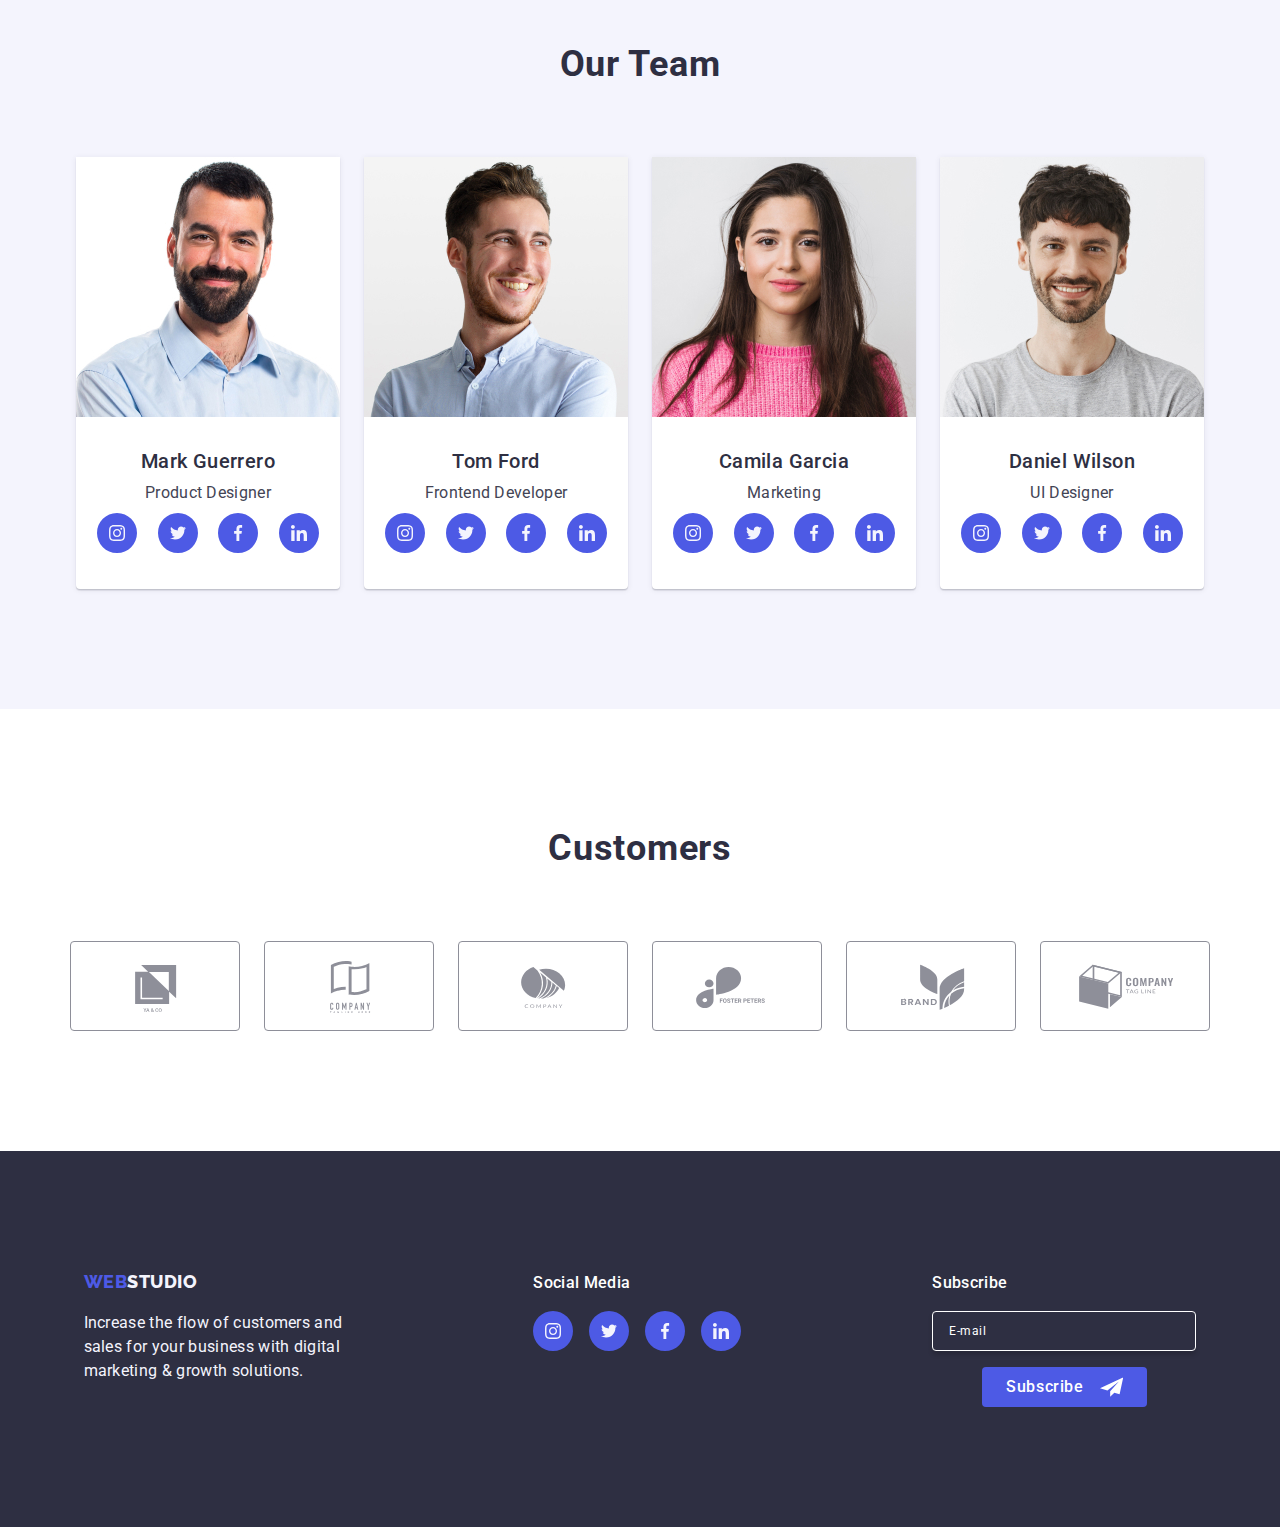
==== commit e596fb9c: "progress" ====
--- a/index.html
+++ b/index.html
@@ -32,9 +32,34 @@
             <use href="./images/icons.svg#icon-menu"></use>
           </svg>
         </button>
-      </div>
+      
+        <ul class="nav-list">
+          <li class="nav-list-item">
+            <a href="./index.html" class="nav-list-item-link active">Studio</a>
+          </li>
+          <li class="nav-list-item">
+            <a href="./portfolio.html" class="nav-list-item-link">Portfolio</a>
+          </li>
+          <li class="nav-list-item">
+            <a href="./index.html" class="nav-list-item-link">Contacts</a>
+          </li>
+        </ul>
+      <address class="address">
+        <div class="address-wrap">
+          <a class="address-link email" href="mailto:info@devstudio.com"
+            >info@devstudio.com</a
+          >
+        </div>
+        <div>
+          <a class="address-link phone" href="tel:+110001111111"
+            >+11 (000) 111-11-11</a
+          >
+        </div>
+      </address>
+    </div>
       <!-- mobile menu -->
       <div class="menu-container js-menu-container" id="mobile-menu">
+        <div class="mobile-nav-liks-wrapper">
         <button type="button" class="menu-toggle js-close-menu">
           <svg class="mobile-close-icon">
             <use href="./images/icons.svg#icon-close"></use>
@@ -51,6 +76,8 @@
           <a href="./index.html" class="mobile-nav-item-link">Contacts</a>
         </li>
         </ul>
+        </div>
+        <div class="mobile-address-links-wrapper">
         <address class="mobile-address">
         <div class="mobile-address-wrap">
           <a class="mobile-address-phone" href="tel:+110001111111"
@@ -81,6 +108,7 @@
           </svg></a>
           </li>
         </ul>
+        </div> 
       </div>
     </header>
     <!-- main -->
@@ -98,6 +126,9 @@
           <h2 class="section-title" hidden>Features</h2>
           <ul class="features-list">
             <li class="section-features-list-item">
+              <svg class="icon-features">
+                <use href="./images/icons.svg#icon-advantages"></use>
+              </svg>
               <h3 class="section-feature-list-title">Strategy</h3>
               <p class="section-feature-list-detail">
                 Our goal is to identify the business problem to walk away with
@@ -105,6 +136,9 @@
               </p>
             </li>
             <li class="section-features-list-item">
+              <svg class="icon-features">
+                <use href="./images/icons.svg#icon-punctuality"></use>
+              </svg>
               <h3 class="section-feature-list-title">Punctuality</h3>
               <p class="section-feature-list-detail">
                 Bring the key message to the brand's audience for the best price
@@ -112,6 +146,9 @@
               </p>
             </li>
             <li class="section-features-list-item">
+              <svg class="icon-features">
+                <use href="./images/icons.svg#icon-diligence"></use>
+              </svg>
               <h3 class="section-feature-list-title">Diligence</h3>
               <p class="section-feature-list-detail">
                 Research and confirm brands that present the strongest digital
@@ -119,6 +156,9 @@
               </p>
             </li>
             <li class="section-features-list-item">
+              <svg class="icon-features">
+                <use href="./images/icons.svg#icon-technologies"></use>
+              </svg>
               <h3 class="section-feature-list-title">Technologies</h3>
               <p class="section-feature-list-detail">
                 Design practice focused on digital experiences. We bring forth a
@@ -129,7 +169,7 @@
         </div>
       </section>
       <!-- section-2 -->
-      <section class="section section-services" hidden>
+      <section class="section section-services">
         <div class="container container-services">
           <h2 class="section-title">What Are We Doing</h2>
           <ul class="section-services-list">
@@ -336,6 +376,7 @@
               marketing & growth solutions.
             </p>
           </div>
+          <!-- footer social-media -->
           <div class="footer-social-media">
             <p class="social-media-text">Social Media</p>
             <ul class="icon-footer-container">
@@ -357,7 +398,7 @@
               </li>
             </ul>
           </div>
-          <!-- subscribe button -->
+          <!-- footer subscribe-->
           <div class="footer-subscribe">
             <p class="subscribe-text">Subscribe</p>
             <form class="subscription-form">
--- a/css/styles.css
+++ b/css/styles.css
@@ -24,7 +24,6 @@
   font-family: 'Roboto', sans-serif;
   background: var(--white);
   margin: 0 auto;
-  overflow-x: hidden;
 }
 a {
   text-decoration: none;
@@ -62,6 +61,16 @@
 header {
   padding: 24px 0;
   border-bottom: 1px solid var(--cornflower);
+}
+@media screen and (min-width: 768px) {
+  .header {
+    padding: 16px 0;
+  }
+}
+@media screen and (min-width: 1158px) {
+  .header {
+    padding: 24px 0;
+  }
 }
 .container-header {
   display: flex;
@@ -103,6 +112,131 @@
   color: var(--cloud);
 }
 /* top line */
+nav {
+  display: flex;
+  gap: 76px;
+}
+@media screen and (min-width: 768px) {
+  .nav {
+    gap: 120px;
+  }
+}
+@media screen and (min-width: 1158px) {
+  .nav {
+    gap: 76px;
+  }
+}
+.nav-list {
+  display: inline-flex;
+  align-items: flex-end;
+  gap: 40px;
+}
+@media screen and (min-width: 320px) {
+  .nav-list {
+    display: none;
+  }
+}
+@media screen and (min-width: 768px) {
+  .nav-list {
+    display: inline-flex;
+  }
+}
+.nav-list-item-link {
+  font-weight: 500;
+  line-height: 150%;
+  letter-spacing: 0.32px;
+  color: var(--navyblue);
+  font-size: 16px;
+  position: relative;
+  transition: color 250ms cubic-bezier(0.4, 0, 0.2, 1);
+}
+.nav-list-item-link::after {
+  position: absolute;
+  content: '';
+  left: 0;
+  width: 0;
+  height: 4px;
+  border-radius: 2px;
+  background: var(--ocean);
+  transition: width 250ms cubic-bezier(0.4, 0, 0.2, 1);
+}
+@media screen and (min-width: 768px) {
+  .nav-list-item-link::after {
+    bottom: -34px;
+  }
+}
+@media screen and (min-width: 1158px) {
+  .nav-list-item-link::after {
+    bottom: -28px;
+  }
+}
+.nav-list-item-link:hover::after,
+.nav-list-item-link.active::after {
+  width: 100%;
+}
+.nav-list-item-link.active {
+  color: var(--ocean);
+}
+.nav-list-item-link:hover,
+.nav-list-item-link:focus {
+  color: var(--iris);
+}
+.nav-list-item-link:active{
+  color: var(--ocean);
+}
+.address {
+  display: flex;
+}
+@media screen and (min-width: 320px) {
+  .address {
+    display: none;
+  }
+}
+@media screen and (min-width: 768px) {
+  .address {
+    justify-content: space-between;
+    flex-direction: column;
+    gap: 12px;
+  }
+}
+@media screen and (min-width: 1158px) {
+  .address {
+    display: inline-flex;
+    flex-direction: row;
+    justify-content: space-between;
+    gap: 40px;
+  }
+}
+.address-link {
+  font-style: normal;
+  font-size: 16px;
+  line-height: 150%;
+  letter-spacing: 0.32px;
+  color: var(--slate);
+  transition: color 250ms cubic-bezier(0.4, 0, 0.2, 1);
+}
+@media screen and (min-width: 768px) {
+  .address-link {
+    font-size: 12px;
+    line-height: 116.667%;
+    letter-spacing: 0.48px;
+  }
+}
+@media screen and (min-width: 1158px) {
+  .address-link {
+    font-size: 16px;
+    line-height: 150%;
+    letter-spacing: 0.32px;
+  }
+}
+.address :hover,
+.address :focus {
+  color: var(--iris);
+}
+.address :active {
+  color: var(--ocean);
+}
+/* mobile menu */
 .mobile-menu-icon {
   display: block;
   border: none;
@@ -112,42 +246,26 @@
   background-color: var(--white);
   cursor: pointer;
 }
+@media screen and (min-width: 768px) {
+  .mobile-menu-icon {
+    display: none;
+  }
+}
 .icon-menu-mobile {
   width: 32px;
   height: 22px;
   stroke: currentColor;
 }
-.address {
-  display: flex;
-  justify-content: space-between;
-  gap: 40px;
-}
-.address-link {
-  font-style: normal;
-  font-size: 16px;
-  line-height: 150%;
-  letter-spacing: 0.32px;
-  color: var(--slate);
-  transition: color 250ms cubic-bezier(0.4, 0, 0.2, 1);
-}
-.address :hover,
-.address :focus {
-  color: var(--iris);
-}
-.address :active {
-  color: var(--ocean);
-}
-.mobile-menu-icon {
-  display: block;
-}
 .menu-container {
   z-index: 1;
   position: fixed;
   display: flex;
   flex-direction: column;
+  justify-content: space-between;
   top: 0;
   left: 0;
-  width: 320px;
+  width: 100%;
+  height: 100vh;
   padding: 24px 24px 40px 40px;
   background: var(--white);
     box-shadow: 0px 1px 6px 0px rgba(46, 47, 66, 0.08), 0px 1px 1px 0px rgba(46, 47, 66, 0.16), 0px 2px 1px 0px rgba(46, 47, 66, 0.08);
@@ -157,11 +275,21 @@
 .menu-container.is-open {
   transform: translateX(0);
 }
+@media screen and (min-width: 768px) {
+  .menu-container {
+    display: none;
+  }
+}
+@media screen and (min-width: 1158px) {
+  .menu-container {
+    display: none;
+  }
+}
 .mobile-menu {
   display: flex;
   flex-direction: column;
   gap: 40px;
-  padding: 32px 0 284px;
+  padding-top: 32px;
 }
 .mobile-nav-item-link {
   font-size: 36px;
@@ -194,8 +322,8 @@
   font-weight: 700;
   line-height: 111.111%;
   letter-spacing: 0.72px;
-  color: var(--slate);
-  text-wrap: nowrap;
+  color: var(--iris);
+  text-wrap: wrap;
   cursor: pointer;
   transition: color 250ms cubic-bezier(0.4, 0, 0.2, 1);
 }
@@ -225,7 +353,6 @@
 .mobile-icon-container {
   display: flex;
   justify-content: space-between;
-  /* gap: 56px; */
   cursor: pointer;
   transition: color 250ms cubic-bezier(0.4, 0, 0.2, 1);
 }
@@ -244,12 +371,28 @@
   background-size: cover;
   background-repeat: no-repeat;
 }
+@media screen and (min-width: 1158px) {
+  .section-hero {
+    padding: 188px 0;
+  }
+}
 .container-hero {
   display: flex;
   flex-direction: column;
   align-items: center;
   gap: 72px;
 }
+@media screen and (min-width: 768px) {
+  .container-hero {
+    gap: 36px;
+  }
+}
+@media screen and (min-width: 1158px) {
+  .container-hero {
+    gap: 48px;
+  }
+}
+
 .hero-title {
   text-align: center;
   font-size: 36px;
@@ -258,6 +401,14 @@
   color: var(--white);
   text-transform: capitalize;
 }
+@media screen and (min-width: 768px) {
+  .hero-title {
+    font-size: 56px;
+    line-height: 107.143%;
+    letter-spacing: 1.12px;
+    text-transform: none;
+  }
+}
 .button-order {
   display: flex;
   align-items: center;
@@ -284,17 +435,49 @@
 .button-order:active {
   background-color: var(--ocean);
 }
-/* index section 1 features */
+/* index section 1 advantages */
+.section-advantages {
+  padding: 96px 16px;
+}
+@media screen and (min-width: 1158px) {
+  .section-advantages {
+    padding: 120px 0 0;
+  }
+}
 .features-list {
   display: flex;
   flex-direction: column;
   gap: 72px;
+}
+@media screen and (min-width: 768px) {
+  .features-list {
+    flex-direction: row;
+    flex-wrap: wrap;
+    column-gap: 24px;
+  }
+}
+@media screen and (min-width: 1158px) {
+  .features-list {
+    justify-content: space-evenly;
+  }
 }
 .section-features-list-item {
   display: flex;
   flex-direction: column;
   align-items: center;
   gap: 8px;
+}
+@media screen and (min-width: 768px) {
+  .section-features-list-item {
+    flex-direction: row;
+    flex-wrap: wrap;
+    width: 356px;
+  }
+}
+@media screen and (min-width: 1158px) {
+  .section-features-list-item {
+    width: 264px;
+  }
 }
 .section-feature-list-title {
   font-size: 36px;
@@ -303,20 +486,88 @@
   letter-spacing: 0.72px;
   color: var(--navyblue);
 }
+@media screen and (min-width: 1158px) {
+  .section-feature-list-title {
+    font-size: 20px;
+    font-weight: 500;
+    line-height: 120%;
+    letter-spacing: 0.4px;
+  }
+}
 .section-feature-list-detail {
   font-weight: 500;
   line-height: 150%;
   letter-spacing: 0.32px;
   color: var(--slate);
+}
+@media screen and (min-width: 1158px) {
+  .section-feature-list-detail {
+    font-weight: 400;
+  }
 }
 .icon-features {
   width: 264px;
   height: 112px;
 }
+@media screen and (min-width: 320px) {
+  .icon-features {
+    display: none;
+  }
+}
+@media screen and (min-width: 768px) {
+  .icon-features {
+    display: none;
+  }
+}@media screen and (min-width: 1158px) {
+  .icon-features {
+    display: block;
+  }
+}
+/* index section 2 services */
+.section-services {
+  padding-top: 0;
+}
+@media screen and (min-width: 320px) {
+  .section-services {
+    display: none;
+  }
+}
+@media screen and (min-width: 768px) {
+  .section-services {
+    display: none;
+  }
+}
+@media screen and (min-width: 1158px) {
+  .section-services {
+    display: block;
+  }
+}
+.container-services {
+  display: flex;
+  flex-direction: column;
+  align-items: center;
+  gap: 72px;
+}
+.section-services-list {
+  display: flex;
+  justify-content: center;
+  gap: 24px;
+}
+.section-service-list-img {
+  width: 360px;
+  height: 300px;
+  border: 1px solid var(--cornflower);
+}
+
 /* index section 3 team */
 .section-team {
   padding: 96px 0;
 }
+@media screen and (min-width: 1158px) {
+  .section-team {
+    padding: 120px 0;
+  }
+}
 .container-team {
   display: flex;
   flex-direction: column;
@@ -331,6 +582,14 @@
   flex-direction: column;
   justify-content: center;
   row-gap: 72px;
+}
+@media screen and (min-width: 768px) {
+  .section-team-list {
+    flex-direction: row;
+    flex-wrap: wrap;
+    column-gap: 24px;
+    row-gap: 64px;
+  }
 }
 .section-team-list-item {
   border-radius: 0px 0px 4px 4px;
@@ -385,14 +644,21 @@
   color: var(--ocean);
 }
 /* index section 4 clients */
-.section-advantages {
-  padding: 96px 16px;
-}
 .container-clients {
   display: flex;
   flex-direction: column;
   align-items: center;
   gap: 72px;
+}
+@media screen and (min-width: 768px) {
+  .section-clients {
+    padding: 96px; 
+  }
+}
+@media screen and (min-width: 1158px) {
+  .section-clients {
+    padding: 120px 0;
+  }
 }
 .icon-clients-container {
   display: flex;
@@ -401,6 +667,11 @@
   flex-wrap: wrap;
   column-gap: 16px;
   row-gap: 72px;
+}
+@media screen and (min-width: 768px) {
+  .icon-clients-container {
+    column-gap: 24px;
+  }
 }
 .icon-clients-item {
   border-radius: 4px;
@@ -431,14 +702,33 @@
 .icon-clients-item-link:active {
   color: var(--ocean);
 }
-/* footer logo*/
+/* footer */
 .footer {
   background: var(--navyblue);
   padding: 96px 0;
 }
+@media screen and (min-width: 1158px) {
+  .footer {
+    padding: 120px 0;
+  }
+}
 .container-footer {
   display: flex;
   flex-direction: column;
+}
+@media screen and (min-width: 768px) {
+  .container-footer {
+    justify-content: center;
+    flex-direction: row;
+    flex-wrap: wrap;
+    column-gap: 24px;
+    row-gap: 72px;
+  }
+}
+@media screen and (min-width: 1158px) {
+  .container-footer {
+    justify-content: space-around;
+  }
 }
 .footer-logo-container {
   display: flex;
@@ -446,6 +736,11 @@
   align-items: center;
   gap: 17.5px;
   padding-top: 1.5px;
+}
+@media screen and (min-width: 768px) {
+  .footer-logo-container {
+    align-items: normal;
+  }
 }
 .footer-logo-wrap {
   font-family: 'Raleway', sans-serif;
@@ -462,13 +757,19 @@
   letter-spacing: 0.32px;
   color: var(--cloud);
 }
-/* footer social media */
+/* footer social-media */
 .footer-social-media {
   display: flex;
   flex-direction: column;
   align-items: center;
   gap: 16px;
   padding: 72px 0;
+}
+@media screen and (min-width: 768px) {
+  .footer-social-media {
+    align-items: normal;
+    padding: 0;
+  }
 }
 .social-media-text {
   color: var(--white);
@@ -506,6 +807,17 @@
   gap: 16px;
   padding: 0 15px;
 }
+@media screen and (min-width: 768px) {
+  .footer-subscribe {
+    align-items: normal;
+    padding-right: 45px;
+  }
+}
+@media screen and (min-width: 1158px) {
+  .footer-subscribe {
+    padding: 0;
+  }
+}
 .subscribe-text {
   font-weight: 500;
   line-height: 150%;
@@ -517,6 +829,12 @@
   flex-direction: column;
   gap: 16px;
   width: 100%;
+}
+@media screen and (min-width: 768px) {
+  .subscribe-field {
+    flex-direction: row;
+    gap: 24px;
+  }
 }
 .footer-form-input {
   width: 100%;
@@ -530,6 +848,11 @@
   cursor: pointer;
   transition: border-color 250ms cubic-bezier(0.4, 0, 0.2, 1);
 }
+@media screen and (min-width: 768px) {
+  .footer-form-input {
+    width: 264px;
+  }
+}
 .footer-form-input::placeholder {
   display: block;
   top: auto;
@@ -575,7 +898,7 @@
 .button-subscribe:active {
   background-color: var(--ocean);
 }
-/* portfolio section 1  */
+/* portfolio button-filter  */
 .section-button-filter {
   padding: 0;
 }
@@ -586,6 +909,17 @@
   row-gap: 16px;
   column-gap: 24px;
   padding: 48px;
+}
+@media screen and (min-width: 768px) {
+  .container-button-filter {
+    justify-content: center;
+    padding: 64px 0;
+  }
+}
+@media screen and (min-width: 1158px) {
+  .container-button-filter {
+    padding: 100px 0 72px;
+  }
 }
 .section-button-filters {
   font-size: 16px;
@@ -617,9 +951,19 @@
   box-shadow: 0px 2px 2px 0px rgba(0, 0, 0, 0.12),
     0px 2px 1px 0px rgba(0, 0, 0, 0.08), 0px 3px 1px 0px rgba(0, 0, 0, 0.1);
 }
-/* portfolio section 2 */
+/* portfolio project */
 .section-projects {
   padding: 0 0 48px;
+}
+@media screen and (min-width: 768px) {
+  .section-projects {
+    padding: 0 0 96px 12px;
+  }
+}
+@media screen and (min-width: 1158px) {
+  .section-projects {
+    padding: 0 0 120px;
+  }
 }
 .section-projects-list {
   display: flex;
@@ -627,6 +971,17 @@
   flex-wrap: wrap;
   row-gap: 48px;
   column-gap: 24px;
+}
+@media screen and (min-width: 768px) {
+  .section-projects-list {
+    justify-content: flex-start;
+    row-gap: 72px;
+  }
+}
+@media screen and (min-width: 1158px) {
+  .section-projects-list {
+    justify-content: center;
+  }
 }
 .section-project-image {
   width: 360px;
@@ -693,7 +1048,7 @@
 .project-card-box:hover .project-card-overlay {
   transform: translatey(0);
 }
-/* modal window*/
+/* modal */
 .backdrop {
   position: fixed;
   top: 0;
@@ -710,9 +1065,9 @@
   flex-direction: column;
   justify-content: center;
   padding: 24px;
-  top: calc(50% - 90px);
+  top: 50%;
   left: 50%;
-  width: 408px;
+  width: 100%;
   background-color: var(--dairy);
   border-radius: 4px;
   box-shadow: 0px 2px 1px 0px rgba(0, 0, 0, 0.20), 
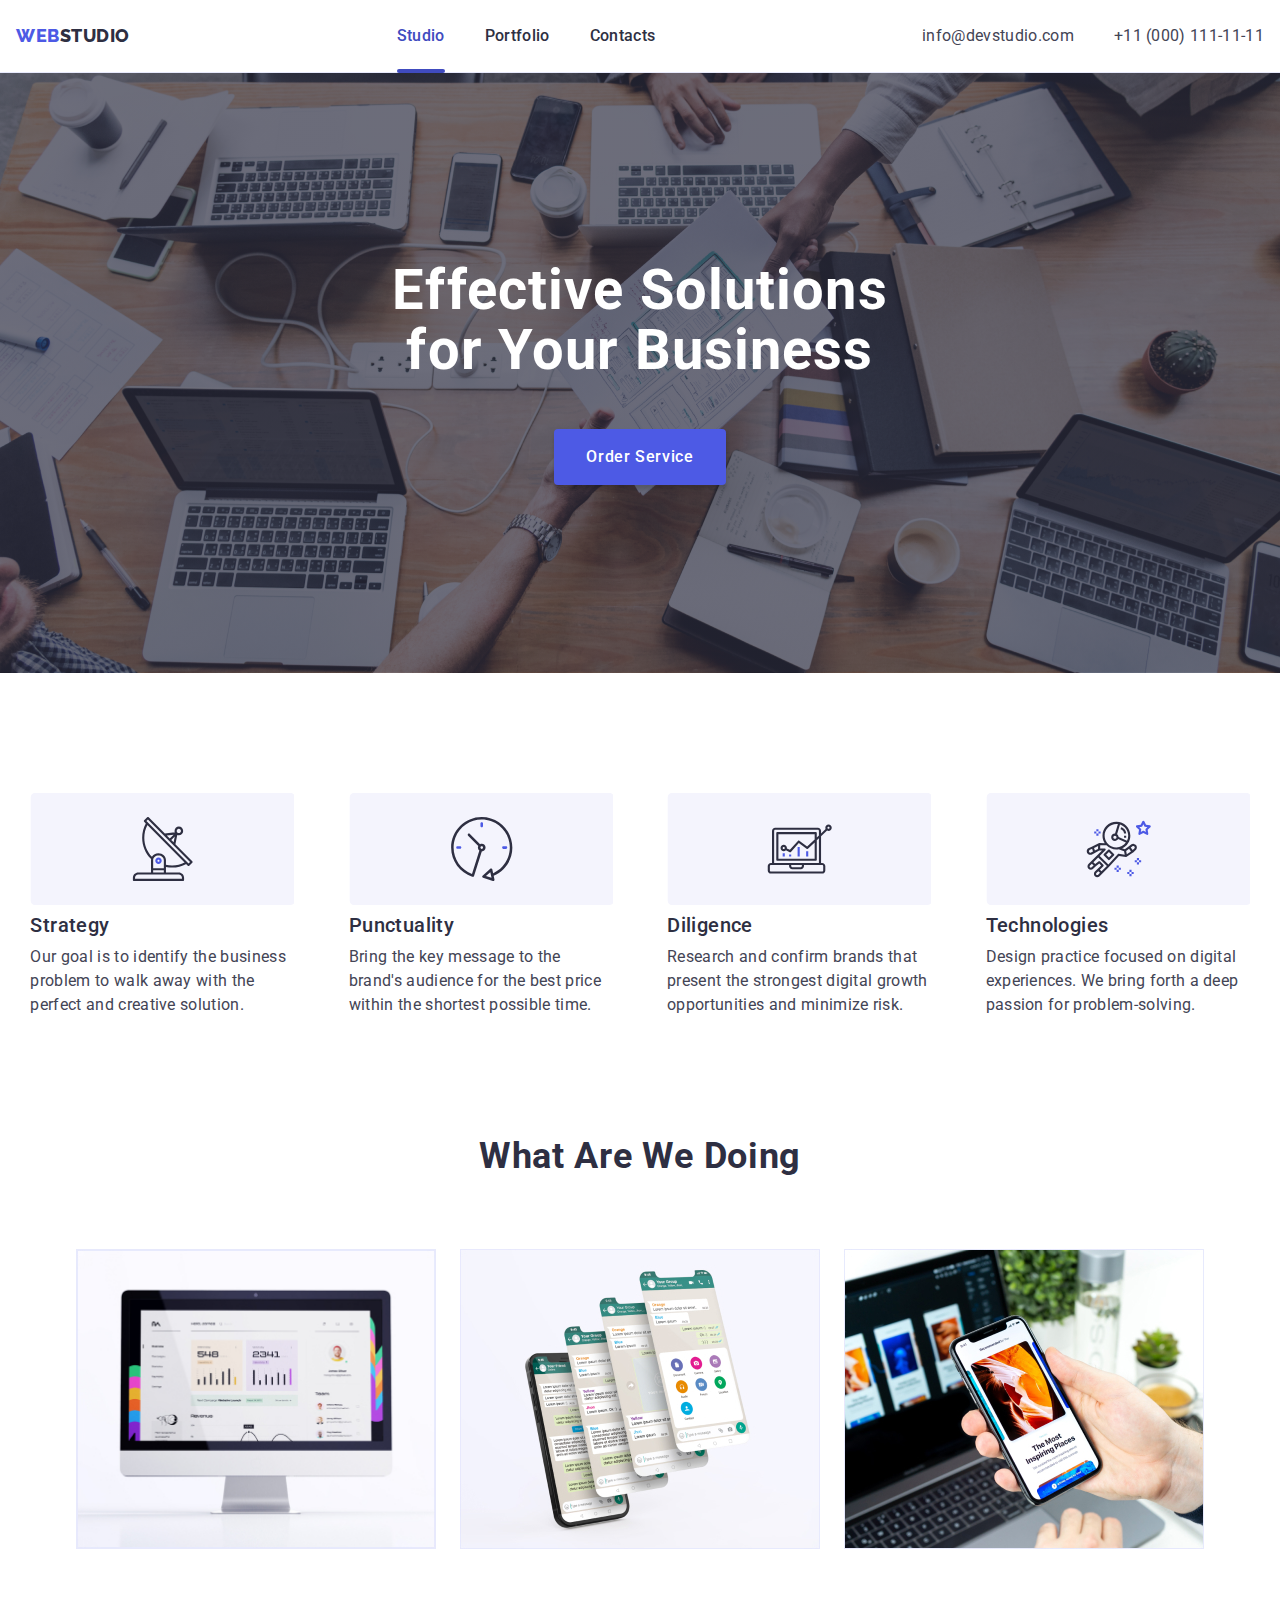
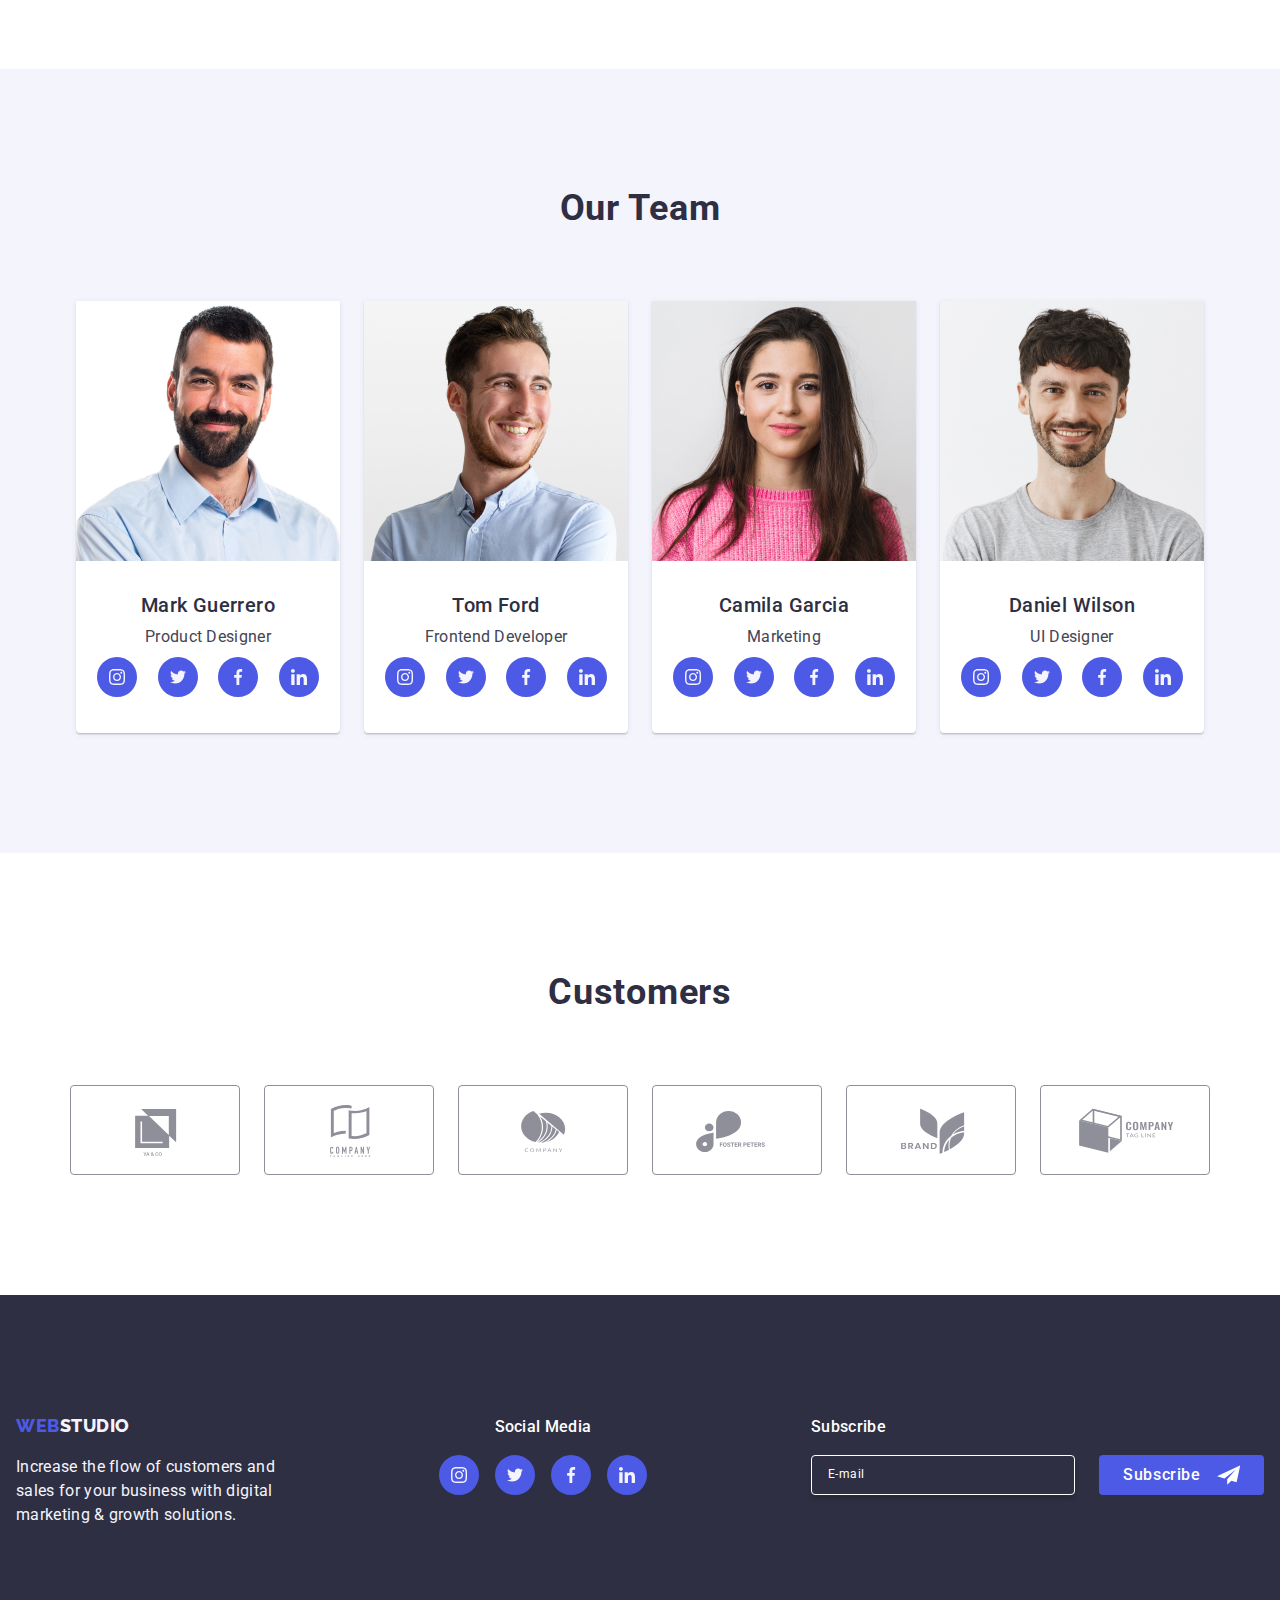
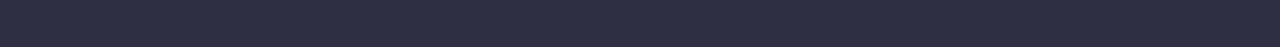
==== commit 7a083b8f: "@media re-implementation, modal window scroll lock" ====
--- a/index.html
+++ b/index.html
@@ -32,7 +32,6 @@
             <use href="./images/icons.svg#icon-menu"></use>
           </svg>
         </button>
-      
         <ul class="nav-list">
           <li class="nav-list-item">
             <a href="./index.html" class="nav-list-item-link active">Studio</a>
@@ -117,7 +116,7 @@
       <section class="section section-hero">
         <div class="container container-hero">
           <h1 class="hero-title">Effective Solutions<br> for Your Business</h1>
-          <button class="button-order" type="button" data-modal-open>Order Service</button>
+          <button type="button" class="button-order modal-open" data-modal-open>Order Service</button>
         </div>
       </section>
       <!-- section-1 -->
@@ -479,5 +478,7 @@
     </div>
     <script src="./js/modal.js"></script>
     <script src="./js/mobile-menu.js" defer></script>
+    <script src= "https://cdnjs.cloudflare.com/ajax/libs/jquery/3.6.4/jquery.min.js"></script>
+    <script src="./js/no-scroll.js"></script>
   </body>
 </html>
--- a/css/styles.css
+++ b/css/styles.css
@@ -24,6 +24,7 @@
   font-family: 'Roboto', sans-serif;
   background: var(--white);
   margin: 0 auto;
+  overflow-x: hidden;
 }
 a {
   text-decoration: none;
@@ -127,18 +128,13 @@
   }
 }
 .nav-list {
-  display: inline-flex;
-  align-items: flex-end;
-  gap: 40px;
-}
-@media screen and (min-width: 320px) {
-  .nav-list {
-    display: none;
-  }
+  display: none;
 }
 @media screen and (min-width: 768px) {
   .nav-list {
     display: inline-flex;
+    align-items: flex-end;
+    gap: 40px;
   }
 }
 .nav-list-item-link {
@@ -185,7 +181,7 @@
   color: var(--ocean);
 }
 .address {
-  display: flex;
+  display: block;
 }
 @media screen and (min-width: 320px) {
   .address {
@@ -194,6 +190,7 @@
 }
 @media screen and (min-width: 768px) {
   .address {
+    display: flex;
     justify-content: space-between;
     flex-direction: column;
     gap: 12px;
@@ -441,7 +438,7 @@
 }
 @media screen and (min-width: 1158px) {
   .section-advantages {
-    padding: 120px 0 0;
+    padding: 120px 0;
   }
 }
 .features-list {
@@ -540,6 +537,7 @@
 @media screen and (min-width: 1158px) {
   .section-services {
     display: block;
+    padding-bottom: 120px;
   }
 }
 .container-services {
@@ -705,29 +703,36 @@
 /* footer */
 .footer {
   background: var(--navyblue);
-  padding: 96px 0;
-}
-@media screen and (min-width: 1158px) {
+  padding: 96px 15px;
+}
+@media screen and (min-width: 768px) {
   .footer {
-    padding: 120px 0;
+    padding: 96px 0;
+  }
+}
+@media screen and (min-width: 1158px) {
+  .footer {
+    padding: 120px 16px;
   }
 }
 .container-footer {
   display: flex;
-  flex-direction: column;
+  flex-flow: column;
 }
 @media screen and (min-width: 768px) {
   .container-footer {
-    justify-content: center;
     flex-direction: row;
     flex-wrap: wrap;
     column-gap: 24px;
     row-gap: 72px;
+    justify-content: center;
   }
 }
 @media screen and (min-width: 1158px) {
   .container-footer {
-    justify-content: space-around;
+    flex-direction: row;
+    justify-content: space-between;
+    padding: 0;
   }
 }
 .footer-logo-container {
@@ -739,6 +744,7 @@
 }
 @media screen and (min-width: 768px) {
   .footer-logo-container {
+    justify-content: center;
     align-items: normal;
   }
 }
@@ -757,7 +763,7 @@
   letter-spacing: 0.32px;
   color: var(--cloud);
 }
-/* footer social-media */
+/* footer social media */
 .footer-social-media {
   display: flex;
   flex-direction: column;
@@ -765,9 +771,8 @@
   gap: 16px;
   padding: 72px 0;
 }
-@media screen and (min-width: 768px) {
+@media screen and (min-width: 1158px) {
   .footer-social-media {
-    align-items: normal;
     padding: 0;
   }
 }
@@ -805,12 +810,12 @@
   flex-direction: column;
   align-items: center;
   gap: 16px;
-  padding: 0 15px;
 }
 @media screen and (min-width: 768px) {
   .footer-subscribe {
     align-items: normal;
-    padding-right: 45px;
+    row-gap: 16px;
+    padding-right: 42px;
   }
 }
 @media screen and (min-width: 1158px) {
@@ -827,13 +832,18 @@
 .subscription-form {
   display: flex;
   flex-direction: column;
-  gap: 16px;
+  gap: 24px;
   width: 100%;
 }
 @media screen and (min-width: 768px) {
-  .subscribe-field {
+  .subscription-form {
     flex-direction: row;
     gap: 24px;
+  }
+}
+@media screen and (min-width: 1158px) {
+  .subscription-form {
+    flex-direction: row;
   }
 }
 .footer-form-input {
@@ -854,6 +864,7 @@
   }
 }
 .footer-form-input::placeholder {
+  position: absolute;
   display: block;
   top: auto;
   left: 16px;
@@ -908,7 +919,7 @@
   justify-content: flex-start;
   row-gap: 16px;
   column-gap: 24px;
-  padding: 48px;
+  padding: 48px 16px;
 }
 @media screen and (min-width: 768px) {
   .container-button-filter {
@@ -1075,6 +1086,15 @@
   transform: translate(-50%, -50%) scale(1);
   transition: transform 250ms cubic-bezier(0.4, 0, 0.2, 1);
 }
+@media screen and (min-width: 768px) {
+  .modal {
+    width: 408px;
+  }
+}@media screen and (min-width: 1158px) {
+  .modal {
+    width: 408px;
+  }
+}
 .modal-close, .menu-toggle{
   display: block;
   width: 24px;
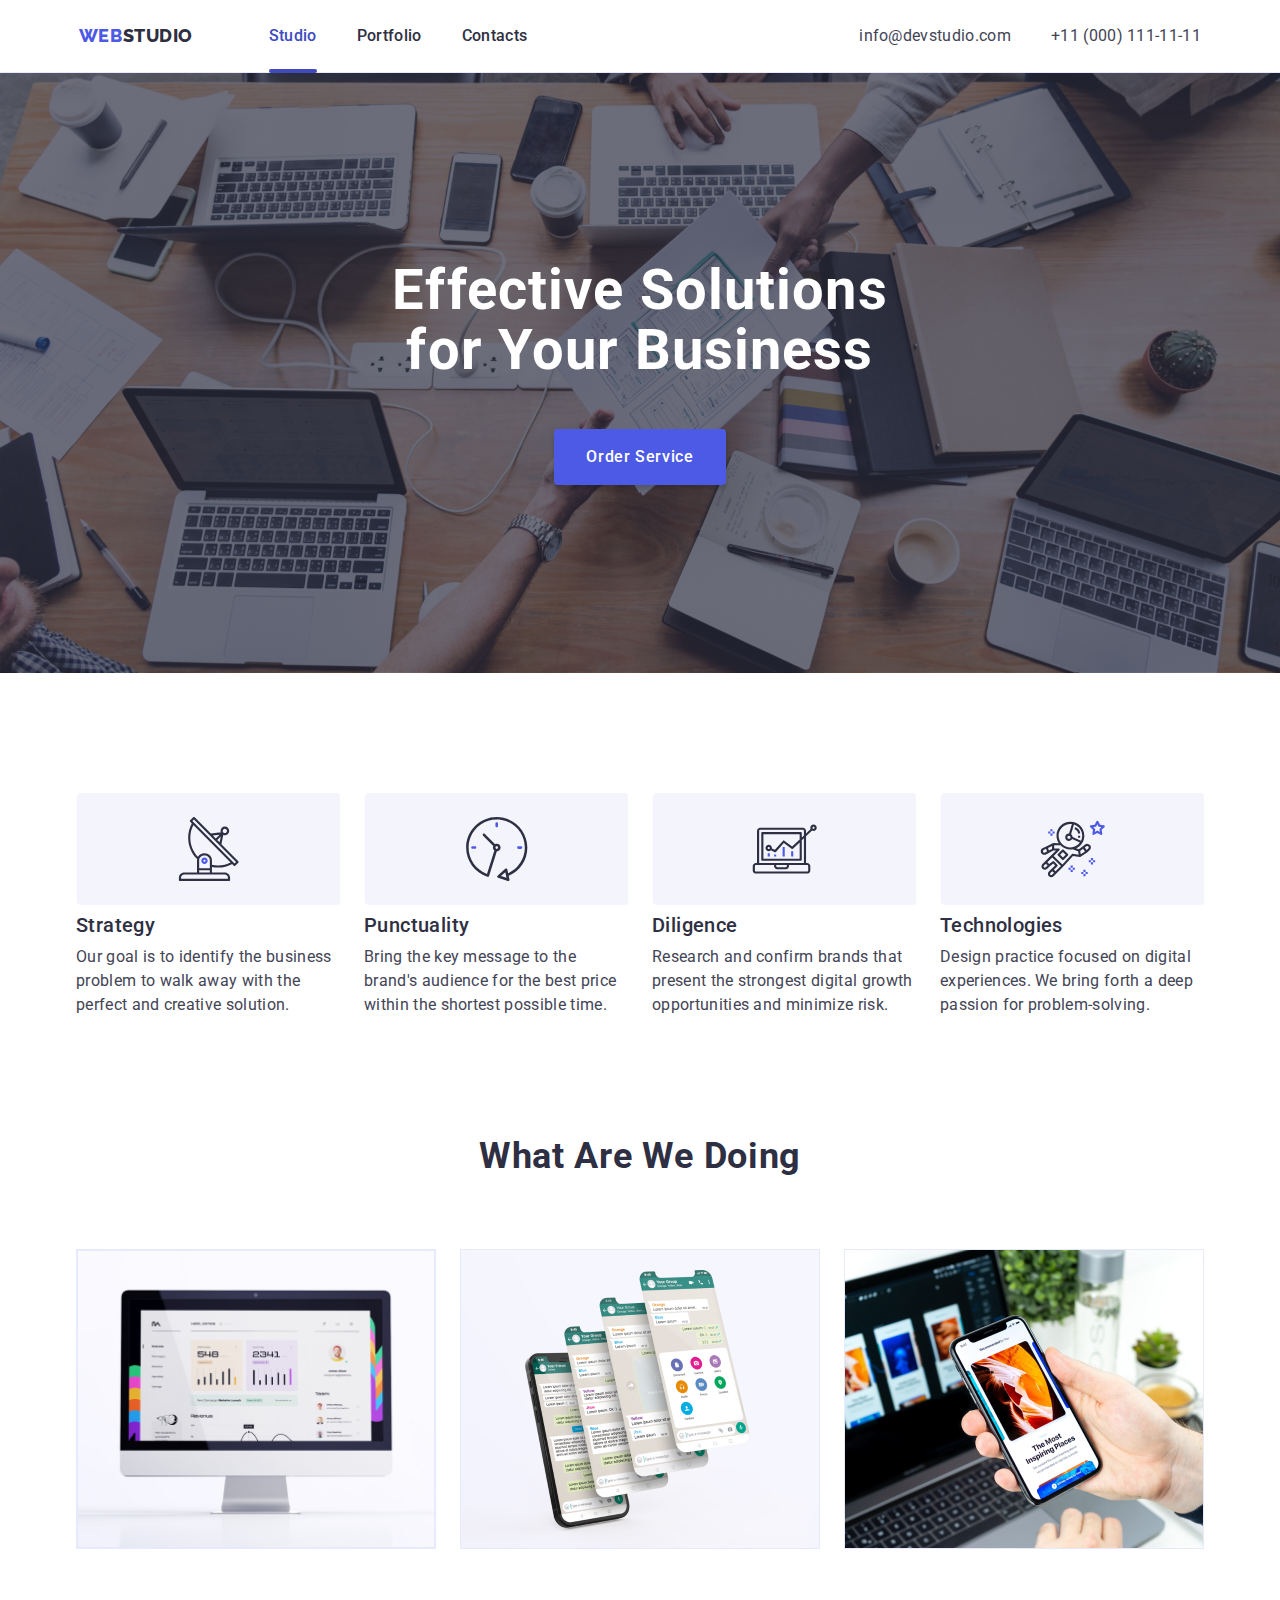
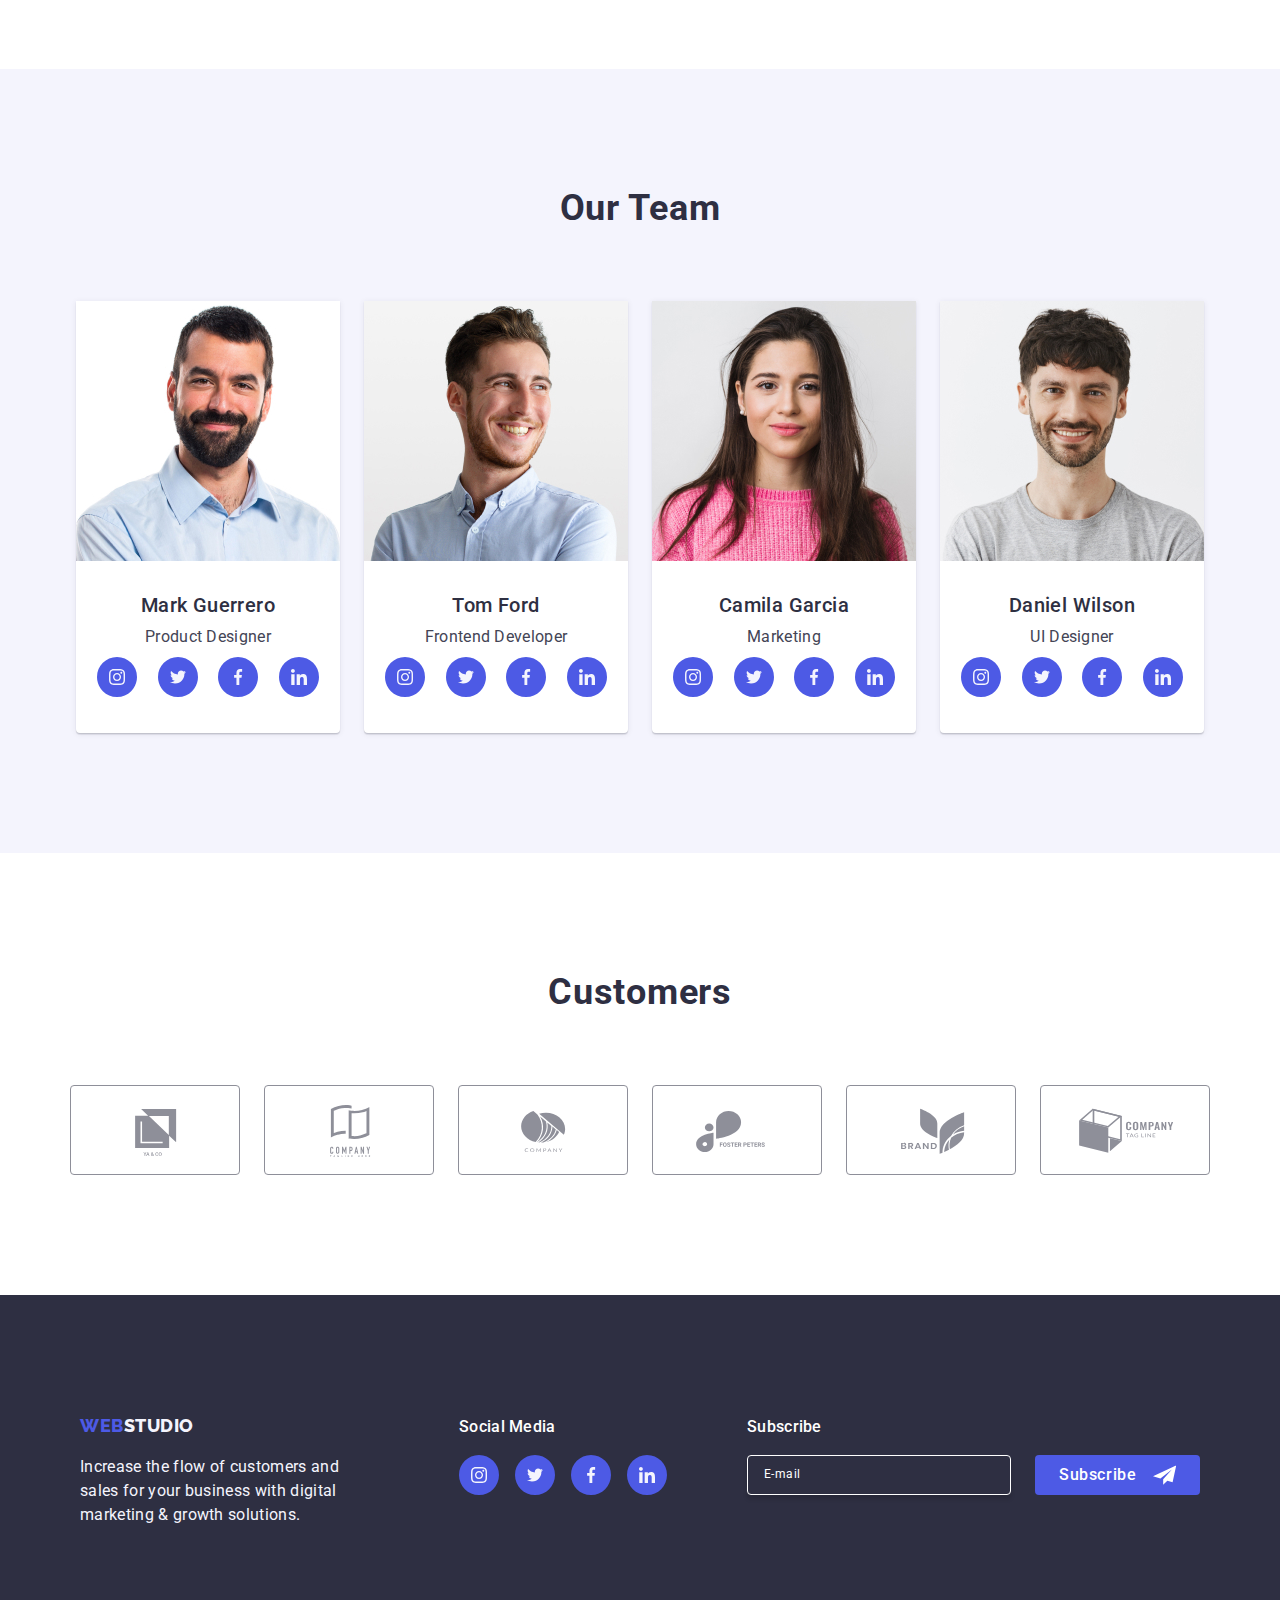
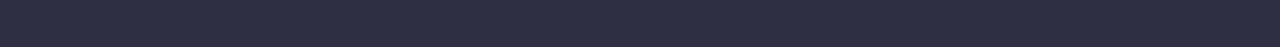
==== commit 69efbbcb: "for checking and evaluation" ====
--- a/index.html
+++ b/index.html
@@ -44,16 +44,12 @@
           </li>
         </ul>
       <address class="address">
-        <div class="address-wrap">
           <a class="address-link email" href="mailto:info@devstudio.com"
             >info@devstudio.com</a
           >
-        </div>
-        <div>
           <a class="address-link phone" href="tel:+110001111111"
             >+11 (000) 111-11-11</a
           >
-        </div>
       </address>
     </div>
       <!-- mobile menu -->
@@ -480,5 +476,6 @@
     <script src="./js/mobile-menu.js" defer></script>
     <script src= "https://cdnjs.cloudflare.com/ajax/libs/jquery/3.6.4/jquery.min.js"></script>
     <script src="./js/no-scroll.js"></script>
+    <!-- <script src="./js/testing.js"></script> -->
   </body>
 </html>
--- a/css/styles.css
+++ b/css/styles.css
@@ -60,12 +60,12 @@
 }
 /* logo */
 header {
-  padding: 24px 0;
+  padding: 24px 16px;
   border-bottom: 1px solid var(--cornflower);
 }
 @media screen and (min-width: 768px) {
   .header {
-    padding: 16px 0;
+    padding: 16px 16px;
   }
 }
 @media screen and (min-width: 1158px) {
@@ -77,7 +77,13 @@
   display: flex;
   justify-content: space-between;
   align-items: center;
-  padding: 0 16px;
+}
+@media screen and (min-width: 1158px) {
+  .container-header {
+    justify-content: center;
+    max-width: 1158px;
+    padding: 0;
+  }
 }
 .header-logo-wrap {
   display: flex;
@@ -135,6 +141,11 @@
     display: inline-flex;
     align-items: flex-end;
     gap: 40px;
+  }
+}
+@media screen and (min-width: 1158px) {
+  .nav-list {
+    margin-left: 76px;  
   }
 }
 .nav-list-item-link {
@@ -158,7 +169,7 @@
 }
 @media screen and (min-width: 768px) {
   .nav-list-item-link::after {
-    bottom: -34px;
+    bottom: -28px;
   }
 }
 @media screen and (min-width: 1158px) {
@@ -201,7 +212,9 @@
     display: inline-flex;
     flex-direction: row;
     justify-content: space-between;
+    margin-left: 332px;
     gap: 40px;
+    text-wrap: nowrap;
   }
 }
 .address-link {
@@ -389,7 +402,6 @@
     gap: 48px;
   }
 }
-
 .hero-title {
   text-align: center;
   font-size: 36px;
@@ -455,7 +467,7 @@
 }
 @media screen and (min-width: 1158px) {
   .features-list {
-    justify-content: space-evenly;
+    justify-content: center;
   }
 }
 .section-features-list-item {
@@ -712,7 +724,7 @@
 }
 @media screen and (min-width: 1158px) {
   .footer {
-    padding: 120px 16px;
+    padding: 120px 0;
   }
 }
 .container-footer {
@@ -723,16 +735,18 @@
   .container-footer {
     flex-direction: row;
     flex-wrap: wrap;
+    justify-content: center;
+    row-gap: 72px;
     column-gap: 24px;
-    row-gap: 72px;
-    justify-content: center;
   }
 }
 @media screen and (min-width: 1158px) {
   .container-footer {
     flex-direction: row;
-    justify-content: space-between;
+    justify-content: center;
+    max-width: 1158px;
     padding: 0;
+    column-gap: 0;
   }
 }
 .footer-logo-container {
@@ -771,9 +785,15 @@
   gap: 16px;
   padding: 72px 0;
 }
-@media screen and (min-width: 1158px) {
+@media screen and (min-width: 768px) {
   .footer-social-media {
+    align-items: flex-start;
     padding: 0;
+  }
+}
+@media screen and (min-width: 1158px) {
+  .footer-social-media {
+    margin-left: 120px;
   }
 }
 .social-media-text {
@@ -814,13 +834,13 @@
 @media screen and (min-width: 768px) {
   .footer-subscribe {
     align-items: normal;
-    row-gap: 16px;
     padding-right: 42px;
   }
 }
 @media screen and (min-width: 1158px) {
   .footer-subscribe {
     padding: 0;
+    margin-left: 80px;
   }
 }
 .subscribe-text {
@@ -964,15 +984,17 @@
 }
 /* portfolio project */
 .section-projects {
-  padding: 0 0 48px;
+  padding: 0 16px 48px;
 }
 @media screen and (min-width: 768px) {
   .section-projects {
-    padding: 0 0 96px 12px;
+    padding: 0 16px 96px;
   }
 }
 @media screen and (min-width: 1158px) {
   .section-projects {
+    max-width: 1158px;
+    margin: 0 auto;
     padding: 0 0 120px;
   }
 }
@@ -981,22 +1003,33 @@
   justify-content: center;
   flex-wrap: wrap;
   row-gap: 48px;
-  column-gap: 24px;
 }
 @media screen and (min-width: 768px) {
   .section-projects-list {
     justify-content: flex-start;
     row-gap: 72px;
+    column-gap: 24px;
   }
 }
 @media screen and (min-width: 1158px) {
   .section-projects-list {
     justify-content: center;
+    row-gap: 48px;
   }
 }
 .section-project-image {
+  width: 100%;
+  height: auto;
+}
+@media screen and (min-width: 768px) {
+  .section-project-image {
+  width: 356px;
+  }
+}
+@media screen and (min-width: 1158px) {
+  .section-project-image {
   width: 360px;
-  height: 300px;
+  }
 }
 .section-project-text {
   display: flex;
@@ -1018,8 +1051,22 @@
 .section-project-card {
   position: relative;
   background: var(--white);
-  border-bottom: 1px solid var(--cornflower);
+  border: 1px solid var(--cloud);
+  box-shadow: 0px 2px 1px 0px rgba(46, 47, 66, 0.08), 
+    0px 1px 1px 0px rgba(46, 47, 66, 0.16), 
+    0px 1px 6px 0px rgba(46, 47, 66, 0.08);
   transition: box-shadow 250ms cubic-bezier(0.4, 0, 0.2, 1);
+}
+@media screen and (min-width: 768px) {
+  .section-project-card {
+    border: none;
+    box-shadow: 0px 1px 6px 0px rgba(46, 47, 66, 0.08);
+  }
+}
+@media screen and (min-width: 1158px) {
+  .section-project-card {
+    border: 1px solid var(--cornflower);
+  }
 }
 .section-project-card:hover,
 .section-project-card:focus {
@@ -1051,7 +1098,7 @@
   position: absolute;
   top: 0;
   width: 100%;
-  height: 100%;
+  height: auto;
   background-color: var(--iris);
   transform: translatey(100%);
   transition: transform 250ms cubic-bezier(0.4, 0, 0.2, 1);
@@ -1248,7 +1295,8 @@
   border-color: var(--iris);
 }
 .form-input:hover + .form-icon,
-.form-input:focus + .form-icon {
+.form-input:focus + .form-icon,
+.form-icon:hover {
   fill: var(--iris);
 }
 .form-checkbox {
